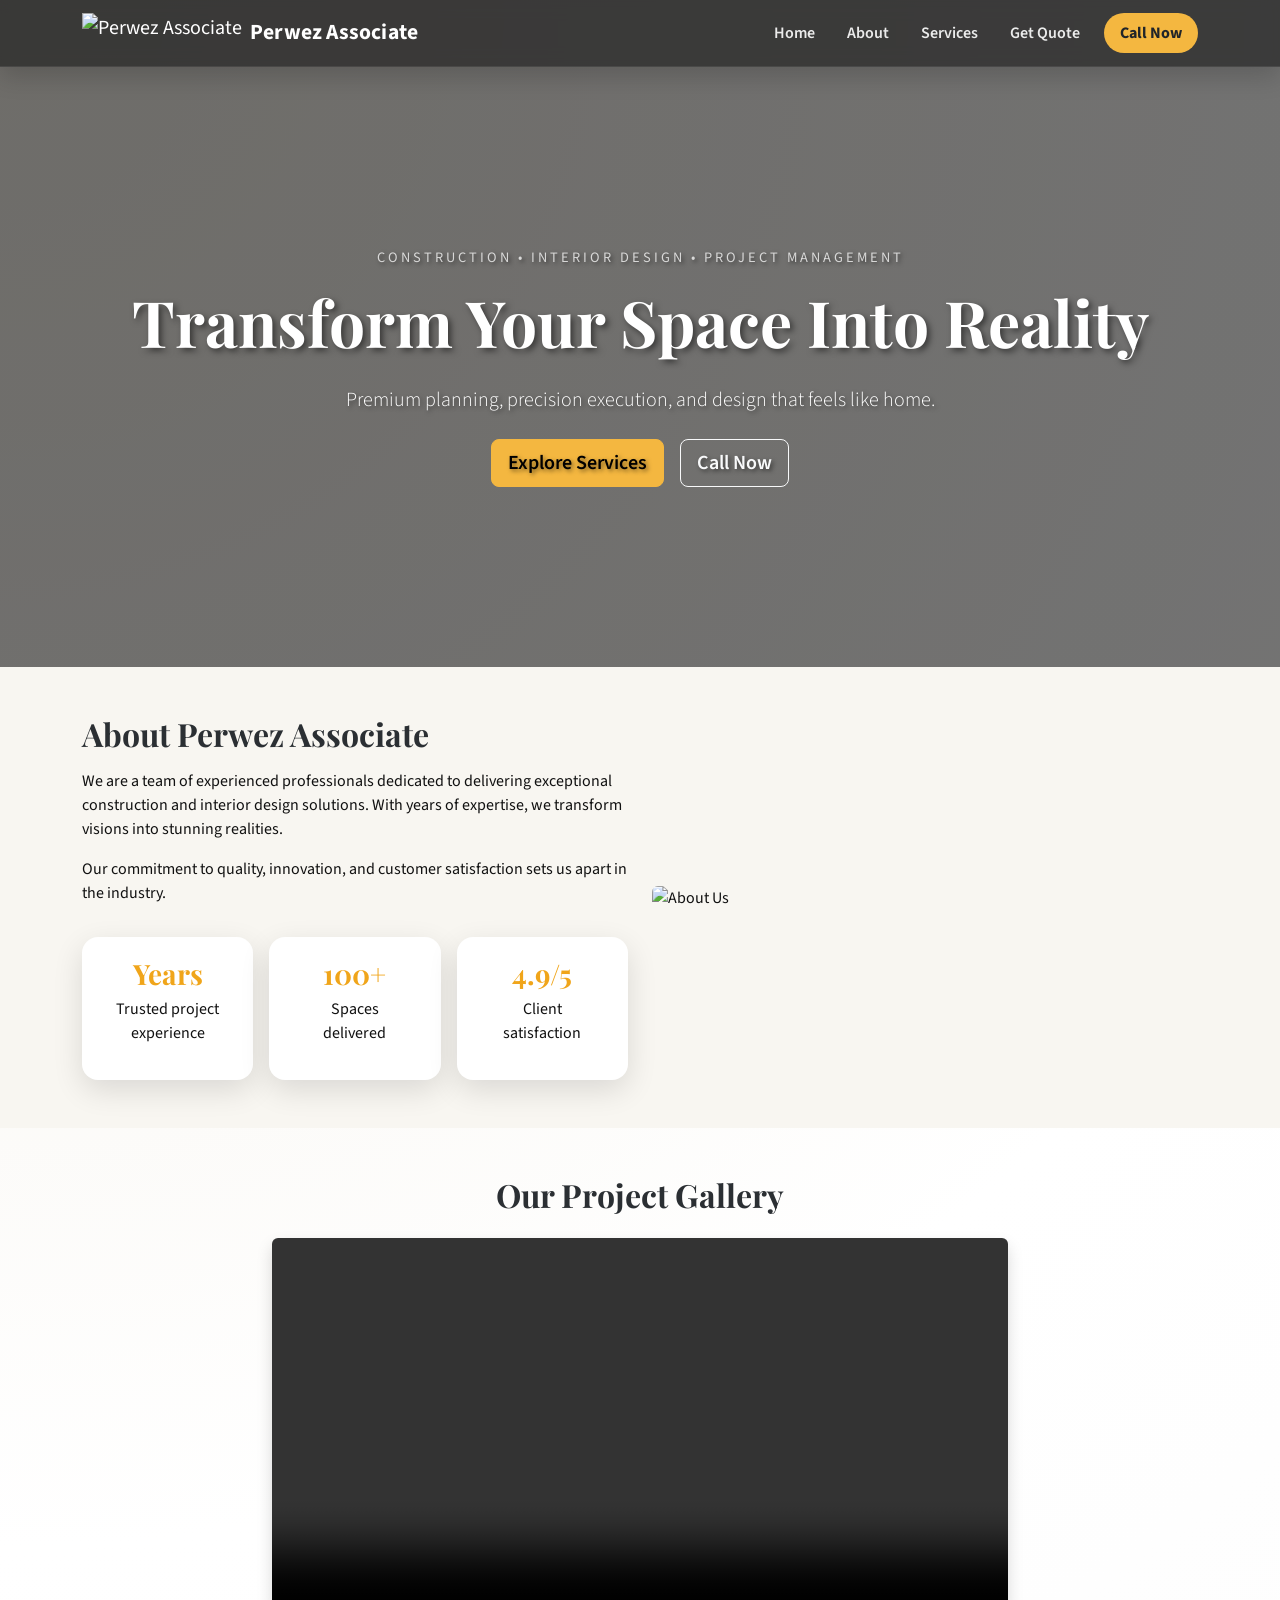
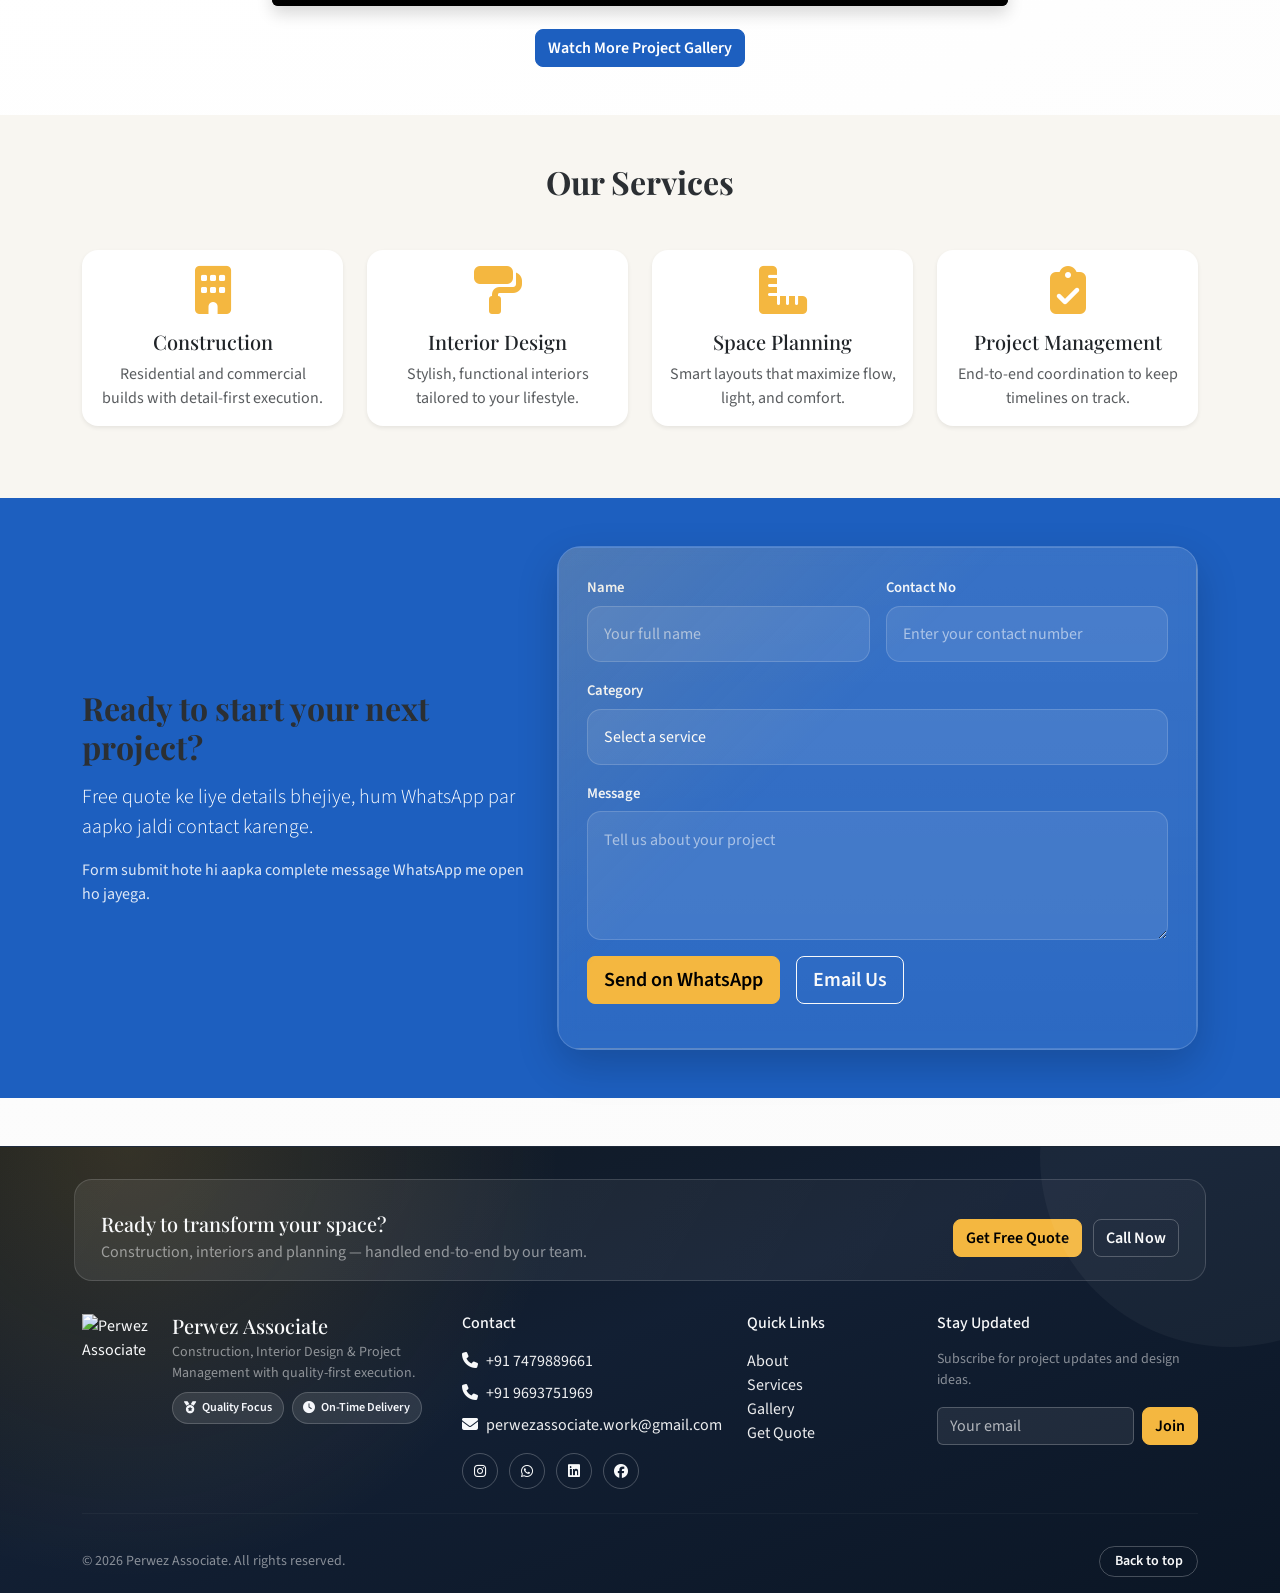
==== index.html @ 0c1dce50 "Merge pull request #1 from MdAasif06/main change design of footer section and navbar" ====
<!DOCTYPE html>
<html lang="en">
<head>
    <meta charset="UTF-8">
    <meta name="viewport" content="width=device-width, initial-scale=1.0">
    <title>Perwez Associate - Construction & Interior Design</title>

    <link rel="preconnect" href="https://fonts.googleapis.com">
    <link rel="preconnect" href="https://fonts.gstatic.com" crossorigin>
    <link href="https://fonts.googleapis.com/css2?family=Playfair+Display:wght@600;700;800&family=Source+Sans+3:wght@400;500;600;700&display=swap" rel="stylesheet">

    <link href="https://cdnjs.cloudflare.com/ajax/libs/bootstrap/5.3.0/css/bootstrap.min.css" rel="stylesheet">
    <link rel="stylesheet" href="https://cdnjs.cloudflare.com/ajax/libs/font-awesome/6.4.0/css/all.min.css">
    <link rel="icon" type="image/png" href="assets/Media/logo.png">
    <link rel="stylesheet" href="assets/css/style.css">
</head>
<body>
    <nav class="navbar navbar-expand-lg navbar-dark bg-dark sticky-top">
        <div class="container">
            <a class="navbar-brand d-flex align-items-center" href="#top">
                <img src="assets/Media/logo.png" alt="Perwez Associate" class="navbar-logo me-2">
                <span class="brand-text">Perwez Associate</span>
            </a>
            <button class="navbar-toggler" type="button" data-bs-toggle="collapse" data-bs-target="#navbarNav">
                <span class="navbar-toggler-icon"></span>
            </button>
            <div class="collapse navbar-collapse" id="navbarNav">
                <ul class="navbar-nav ms-auto">
                    <li class="nav-item"><a class="nav-link active" href="#top">Home</a></li>
                    <li class="nav-item"><a class="nav-link" href="#about">About</a></li>
                    <li class="nav-item"><a class="nav-link" href="#services">Services</a></li>
                    <li class="nav-item"><a class="nav-link" href="#quote-form">Get Quote</a></li>
                    <li class="nav-item"><a class="nav-link btn btn-warning text-dark ms-2" href="tel:+917479889661">Call Now</a></li>
                </ul>
            </div>
        </div>
    </nav>

    <main id="top">
        <section class="hero-section" style="background: linear-gradient(rgba(0,0,0,0.55), rgba(0,0,0,0.55)), url('https://images.unsplash.com/photo-1600585154340-be6161a56a0c?w=1400&h=700&fit=crop');">
            <div class="container text-center">
                <p class="hero-kicker">Construction • Interior Design • Project Management</p>
                <h1 class="display-3 fw-bold text-white mb-4">Transform Your Space Into Reality</h1>
                <p class="lead text-white mb-4">Premium planning, precision execution, and design that feels like home.</p>
                <div class="d-flex gap-3 justify-content-center flex-wrap">
                    <a href="#services" class="btn btn-warning btn-lg">Explore Services</a>
                    <a href="tel:+917479889661" class="btn btn-outline-light btn-lg">Call Now</a>
                </div>
            </div>
        </section>

        <section id="about" class="py-5 bg-light">
            <div class="container">
                <div class="row align-items-center">
                    <div class="col-md-6 mb-4 mb-md-0">
                        <h2 class="mb-3">About Perwez Associate</h2>
                        <p>We are a team of experienced professionals dedicated to delivering exceptional construction and interior design solutions. With years of expertise, we transform visions into stunning realities.</p>
                        <p>Our commitment to quality, innovation, and customer satisfaction sets us apart in the industry.</p>
                        <div class="about-highlights">
                            <div class="highlight-card">
                                <h3>Years </h3>
                                <p>Trusted project experience</p>
                            </div>
                            <div class="highlight-card">
                                <h3>100+</h3>
                                <p>Spaces <br> delivered</p>
                            </div>
                            <div class="highlight-card">
                                <h3>4.9/5</h3>
                                <p>Client <br>satisfaction</p>
                            </div>
                        </div>
                    </div>
                    <div class="col-md-6">
                        <img src="assets/Media/projectgalley/Images/5.jpg" alt="About Us" class="img-fluid rounded">
                    </div>
                </div>
            </div>
        </section>

        <section class="py-5">
            <div class="container">
                <h2 class="text-center mb-4">Our Project Gallery</h2>
                <div class="row">
                    <div class="col-md-8 mx-auto">
                        <video width="100%" height="auto" controls class="rounded shadow">
                            <source src="assets/Media/projectgalley/Videos/main.mp4" type="video/mp4">
                            Your browser does not support the video tag.
                        </video>
                        <div class="text-center mt-3">
                            <a href="gallery.html" class="btn btn-primary">Watch More Project Gallery</a>
                        </div>
                    </div>
                </div>
            </div>
        </section>

        <section id="services" class="py-5 bg-light">
            <div class="container">
                <h2 class="text-center mb-5">Our Services</h2>
                <div class="row">
                    <div class="col-md-6 col-lg-3 mb-4">
                        <div class="card service-card h-100 border-0 shadow-sm">
                            <div class="card-body text-center">
                                <i class="fas fa-building text-warning" aria-hidden="true"></i>
                                <h5 class="card-title">Construction</h5>
                                <p class="card-text text-muted">Residential and commercial builds with detail-first execution.</p>
                            </div>
                        </div>
                    </div>
                    <div class="col-md-6 col-lg-3 mb-4">
                        <div class="card service-card h-100 border-0 shadow-sm">
                            <div class="card-body text-center">
                                <i class="fas fa-paint-roller text-warning" aria-hidden="true"></i>
                                <h5 class="card-title">Interior Design</h5>
                                <p class="card-text text-muted">Stylish, functional interiors tailored to your lifestyle.</p>
                            </div>
                        </div>
                    </div>
                    <div class="col-md-6 col-lg-3 mb-4">
                        <div class="card service-card h-100 border-0 shadow-sm">
                            <div class="card-body text-center">
                                <i class="fas fa-ruler-combined text-warning" aria-hidden="true"></i>
                                <h5 class="card-title">Space Planning</h5>
                                <p class="card-text text-muted">Smart layouts that maximize flow, light, and comfort.</p>
                            </div>
                        </div>
                    </div>
                    <div class="col-md-6 col-lg-3 mb-4">
                        <div class="card service-card h-100 border-0 shadow-sm">
                            <div class="card-body text-center">
                                <i class="fas fa-clipboard-check text-warning" aria-hidden="true"></i>
                                <h5 class="card-title">Project Management</h5>
                                <p class="card-text text-muted">End-to-end coordination to keep timelines on track.</p>
                            </div>
                        </div>
                    </div>
                </div>
            </div>
        </section>

        <section id="quote-form" class="py-5 bg-primary text-white">
            <div class="container">
                <div class="row align-items-center g-4">
                    <div class="col-lg-5">
                        <h2 class="mb-3">Ready to start your next project?</h2>
                        <p class="lead mb-3">Free quote ke liye details bhejiye, hum WhatsApp par aapko jaldi contact karenge.</p>
                        <p class="mb-0 quote-note">Form submit hote hi aapka complete message WhatsApp me open ho jayega.</p>
                    </div>
                    <div class="col-lg-7">
                        <form id="whatsapp-quote-form" class="quote-form-card">
                            <div class="row g-3">
                                <div class="col-md-6">
                                    <label for="quote-name" class="form-label">Name</label>
                                    <input type="text" class="form-control" id="quote-name" name="name" placeholder="Your full name" required>
                                </div>
                                <div class="col-md-6">
                                    <label for="quote-contact" class="form-label">Contact No</label>
                                    <input type="tel" class="form-control" id="quote-contact" name="contact" placeholder="Enter your contact number" required>
                                </div>
                                <div class="col-12">
                                      <label for="quote-category" class="form-label">Category</label>
                                    <select class="form-select" id="quote-category" name="category" required>
                                        <option value="" selected disabled>Select a service</option>
                                        <option value="Construction">Construction</option>
                                        <option value="Interior Design">Interior Design</option>
                                        <option value="Space Planning">Space Planning</option>
                                        <option value="Project Management">Project Management</option>
                                    </select>
                                </div>
                                <div class="col-12">
                                    <label for="quote-message" class="form-label">Message</label>
                                    <textarea class="form-control" id="quote-message" name="message" rows="4" placeholder="Tell us about your project" required></textarea>
                                </div>
                                <div class="col-12 d-flex flex-wrap gap-3 align-items-center">
                                    <button type="submit" class="btn btn-warning btn-lg">Send on WhatsApp</button>
                                    <a href="mailto:perwezassociate.work@gmail.com" class="btn btn-outline-light btn-lg">Email Us</a>
                                </div>
                                <div class="col-12">
                                    <p id="quote-form-status" class="form-status mb-0" aria-live="polite"></p>
                                </div>
                            </div>
                        </form>
                    </div>
                </div>
            </div>
        </section>
    </main>

    <footer class="site-footer text-light mt-5 pt-5" id="contact">
        <div class="container">
            <div class="footer-cta row align-items-center g-3">
                <div class="col-lg-8">
                    <h5 class="mb-1">Ready to transform your space?</h5>
                    <p class="mb-0 text-white-50">Construction, interiors and planning — handled end-to-end by our team.</p>
                </div>
                <div class="col-lg-4 text-lg-end">
                    <a href="#quote-form" class="btn btn-warning me-2">Get Free Quote</a>
                    <a href="tel:+917479889661" class="btn btn-outline-light">Call Now</a>
                </div>
            </div>

            <div class="row g-4 mt-2">
                <div class="col-md-6 col-lg-4">
                    <div class="footer-brand d-flex align-items-start gap-3">
                        <img src="assets/Media/logo.png" alt="Perwez Associate" class="footer-logo">
                        <div>
                            <h5 class="mb-1">Perwez Associate</h5>
                            <p class="text-white-50 small mb-2">Construction, Interior Design & Project Management with quality-first execution.</p>
                            <div class="footer-pills">
                                <span class="footer-pill"><i class="fas fa-medal"></i> Quality Focus</span>
                                <span class="footer-pill"><i class="fas fa-clock"></i> On-Time Delivery</span>
                            </div>
                        </div>
                    </div>
                </div>

                <div class="col-md-6 col-lg-3">
                    <h6 class="mb-3">Contact</h6>
                    <ul class="list-unstyled footer-contact mb-3">
                        <li class="mb-2"><i class="fas fa-phone me-2"></i><a href="tel:+917479889661">+91 7479889661</a></li>
                        <li class="mb-2"><i class="fas fa-phone me-2"></i><a href="tel:+919693751969">+91 9693751969</a></li>
                        <li><i class="fas fa-envelope me-2"></i><a href="mailto:perwezassociate.work@gmail.com">perwezassociate.work@gmail.com</a></li>
                    </ul>
                    <div class="social-links">
                        <a href="https://www.instagram.com/perwez_associate/" target="_blank" rel="noreferrer" class="btn btn-sm btn-outline-light me-2"><i class="fab fa-instagram"></i></a>
                        <a href="https://whatsapp.com/channel/0029VbCXFOG8F2pEs6GHjQ1V" target="_blank" rel="noreferrer" class="btn btn-sm btn-outline-light me-2"><i class="fab fa-whatsapp"></i></a>
                        <a href="https://www.linkedin.com/company/perwez_associate" target="_blank" rel="noreferrer" class="btn btn-sm btn-outline-light me-2"><i class="fab fa-linkedin"></i></a>
                        <a href="https://www.facebook.com/perwez_associate" target="_blank" rel="noreferrer" class="btn btn-sm btn-outline-light"><i class="fab fa-facebook"></i></a>
                    </div>
                </div>

                <div class="col-md-6 col-lg-2">
                    <h6 class="mb-3">Quick Links</h6>
                    <ul class="list-unstyled footer-links">
                        <li><a href="#about">About</a></li>
                        <li><a href="#services">Services</a></li>
                        <li><a href="gallery.html">Gallery</a></li>
                        <li><a href="#quote-form">Get Quote</a></li>
                    </ul>
                </div>

                <div class="col-md-6 col-lg-3">
                    <h6 class="mb-3">Stay Updated</h6>
                    <p class="small text-white-50">Subscribe for project updates and design ideas.</p>
                    <form id="newsletter-form" class="d-flex gap-2" aria-label="Subscribe to newsletter">
                        <input id="newsletter-email" type="email" class="form-control" placeholder="Your email" required aria-label="Email address">
                        <button type="submit" class="btn btn-warning">Join</button>
                    </form>
                    <div id="newsletter-status" class="small mt-2 text-white-50" aria-live="polite"></div>
                </div>
            </div>

            <hr class="footer-separator mt-4">

            <div class="d-flex justify-content-between align-items-center flex-wrap gap-2 py-3">
                <div class="small text-white-50">&copy; 2026 Perwez Associate. All rights reserved.</div>
                <a href="#top" id="back-to-top" class="btn btn-sm btn-outline-light">Back to top</a>
            </div>
        </div>
    </footer>

    <script src="https://cdnjs.cloudflare.com/ajax/libs/bootstrap/5.3.0/js/bootstrap.bundle.min.js"></script>
    <script src="assets/js/script.js"></script>
</body>
</html>
---- assets/css/style.css ----
/* Perwez Associate - Static Site Styles */

:root {
    --ink: #111111;
    --slate: #2b2f33;
    --muted: #6c757d;
    --accent: #f4b740;
    --accent-dark: #f0a51a;
    --surface: #f8f6f1;
    --shadow: 0 10px 30px rgba(0, 0, 0, 0.12);
}

* {
    margin: 0;
    padding: 0;
    box-sizing: border-box;
}

body {
    font-family: 'Source Sans 3', sans-serif;
    color: var(--ink);
    background: radial-gradient(circle at top left, #f4f0e8 0%, #ffffff 45%, #fafafa 100%);
    transition: opacity 0.3s ease;
}

h1, h2, h3, h4, h5 {
    font-family: 'Playfair Display', serif;
}

/* Navigation */
.navbar {
    background: rgba(17, 17, 17, 0.82) !important;
    backdrop-filter: blur(8px);
    border-bottom: 1px solid rgba(255, 255, 255, 0.08);
    box-shadow: 0 10px 25px rgba(0, 0, 0, 0.16);
}

.navbar-logo {
    height: 40px;
    width: auto;
}

.brand-text {
    font-size: 1.35rem;
    font-weight: 700;
    color: #fff;
    letter-spacing: 0.2px;
}

.navbar-nav .nav-link:not(.btn) {
    margin: 0 4px;
    font-weight: 600;
    color: rgba(255, 255, 255, 0.9) !important;
    padding: 8px 12px;
    border-radius: 10px;
    position: relative;
    transition: color 0.2s ease, background-color 0.2s ease, transform 0.2s ease;
}

.navbar-nav .nav-link:not(.btn)::after {
    content: '';
    position: absolute;
    left: 12px;
    right: 12px;
    bottom: 4px;
    height: 2px;
    border-radius: 999px;
    background: var(--accent);
    transform: scaleX(0);
    transform-origin: center;
    transition: transform 0.2s ease;
}

.navbar-nav .nav-link:not(.btn):hover {
    color: #ffffff !important;
    background: rgba(255, 255, 255, 0.07);
    transform: translateY(-1px);
}

.navbar-nav .nav-link:not(.btn):hover::after {
    transform: scaleX(1);
}

.navbar-nav .nav-link.active:not(.btn) {
    color: #111 !important;
    background: linear-gradient(135deg, rgba(244, 183, 64, 0.98), rgba(240, 165, 26, 0.95));
    box-shadow: 0 8px 20px rgba(244, 183, 64, 0.25);
}

.navbar-nav .nav-link.active:not(.btn)::after {
    transform: scaleX(0);
}

.navbar-nav .nav-link:focus,
.navbar-nav .nav-link:focus-visible {
    outline: 3px solid rgba(244, 183, 64, 0.35);
    outline-offset: 2px;
}

.navbar-toggler {
    padding: 0.6rem 0.75rem;
    border-color: rgba(255, 255, 255, 0.25);
}

.navbar-nav .nav-link.btn {
    border-radius: 999px;
    padding: 8px 16px;
    font-weight: 700;
    margin-left: 8px;
}

/* Hero Section */
.hero-section {
    position: relative;
    color: white;
    text-shadow: 2px 2px 4px rgba(0,0,0,0.5);
    background-size: cover;
    background-position: center;
    min-height: 600px;
    display: flex;
    align-items: center;
}

.hero-kicker {
    text-transform: uppercase;
    letter-spacing: 3px;
    font-size: 0.9rem;
    color: rgba(255, 255, 255, 0.75);
    margin-bottom: 1rem;
}

.hero-section h1 {
    font-weight: 800;
    text-shadow: 3px 3px 6px rgba(0,0,0,0.5);
    animation: slideInDown 0.8s ease-out;
}

@keyframes slideInDown {
    from {
        opacity: 0;
        transform: translateY(-30px);
    }
    to {
        opacity: 1;
        transform: translateY(0);
    }
}

/* Enhanced hero layout */
.hero-content {
    padding: 6rem 1rem;
}

.hero-title {
    font-size: clamp(2rem, 4vw, 3.5rem);
    line-height: 1.02;
}

.hero-sub {
    max-width: 820px;
    margin-left: auto;
    margin-right: auto;
}

.hero-primary-cta {
    box-shadow: 0 8px 30px rgba(244, 183, 64, 0.18);
}

.hero-secondary-cta {
    border: 2px solid rgba(255,255,255,0.18);
}

/* About Highlights */
.about-highlights {
    display: grid;
    grid-template-columns: repeat(auto-fit, minmax(140px, 1fr));
    gap: 1rem;
    margin-top: 2rem;
}

.highlight-card {
    background: white;
    border-radius: 16px;
    padding: 1.2rem;
    box-shadow: var(--shadow);
    text-align: center;
}

.highlight-card h3 {
    color: var(--accent-dark);
    margin-bottom: 0.4rem;
}

/* Service Cards */
.service-card {
    transition: transform 0.3s ease, box-shadow 0.3s ease;
    border-radius: 16px;
}

.service-card:hover {
    transform: translateY(-6px);
    box-shadow: 0 12px 24px rgba(0,0,0,0.15) !important;
}

.service-card i {
    font-size: 3rem;
    margin-bottom: 1rem;
    transition: transform 0.3s ease;
}

.service-card:hover i {
    transform: scale(1.08);
}

/* Buttons */
.btn {
    border-radius: 8px;
    font-weight: 600;
    transition: all 0.3s ease;
}

.btn-primary {
    background-color: #1d5fbf;
    border-color: #1d5fbf;
}

.btn-primary:hover {
    background-color: #144489;
    border-color: #144489;
    transform: translateY(-2px);
    box-shadow: 0 5px 15px rgba(29,95,191,.3);
}

.btn-warning {
    background-color: var(--accent);
    border-color: var(--accent);
    color: #000;
}

.btn-warning:hover {
    background-color: var(--accent-dark);
    border-color: var(--accent-dark);
    transform: translateY(-2px);
}

/* Footer */
footer {
    margin-top: auto;
}

.footer-logo {
    height: 30px;
    width: auto;
}

.social-links a {
    display: inline-block;
    width: 40px;
    height: 40px;
    line-height: 40px;
    text-align: center;
    border-radius: 50%;
    transition: all 0.3s ease;
}

.social-links a:hover {
    background-color: var(--accent);
    color: #000 !important;
    transform: translateY(-3px);
}

/* Sections */
section {
    padding: 5rem 0;
}

section h1,
section h2,
section h3 {
    color: var(--slate);
    margin-bottom: 2rem;
    font-weight: 700;
}

/* Quote Form */
.quote-section {
    background:
        radial-gradient(circle at top left, rgba(244, 183, 64, 0.18), transparent 28%),
        radial-gradient(circle at right center, rgba(29, 95, 191, 0.18), transparent 28%),
        linear-gradient(135deg, #0f1722 0%, #12213a 48%, #0d1624 100%);
}

.quote-shell {
    background: rgba(255, 255, 255, 0.05);
    border: 1px solid rgba(255, 255, 255, 0.12);
    border-radius: 28px;
    padding: clamp(1.25rem, 3vw, 2rem);
    box-shadow: 0 24px 60px rgba(0, 0, 0, 0.24);
    backdrop-filter: blur(12px);
}

.quote-intro h2,
.quote-form-head h3 {
    color: #fff;
    margin-bottom: 0.25rem;
}

.quote-eyebrow {
    display: inline-flex;
    align-items: center;
    gap: 0.45rem;
    padding: 0.45rem 0.8rem;
    border-radius: 999px;
    background: rgba(255, 255, 255, 0.08);
    border: 1px solid rgba(255, 255, 255, 0.12);
    color: rgba(255, 255, 255, 0.88);
    font-size: 0.8rem;
    font-weight: 700;
    letter-spacing: 0.06em;
    text-transform: uppercase;
    margin-bottom: 0.9rem;
}

.quote-lead,
.quote-form-head p,
.quote-point span {
    color: rgba(255, 255, 255, 0.8);
}

.quote-points {
    display: grid;
    gap: 0.75rem;
}

.quote-point {
    display: flex;
    align-items: center;
    gap: 0.65rem;
    color: #fff;
    background: rgba(255, 255, 255, 0.05);
    border: 1px solid rgba(255, 255, 255, 0.09);
    border-radius: 14px;
    padding: 0.8rem 0.9rem;
}

.quote-point i {
    color: var(--accent);
    font-size: 1.05rem;
    flex: 0 0 auto;
}

.quote-badges {
    display: flex;
    flex-wrap: wrap;
    gap: 0.6rem;
}

.quote-badge {
    display: inline-flex;
    align-items: center;
    justify-content: center;
    padding: 0.5rem 0.85rem;
    border-radius: 999px;
    background: rgba(244, 183, 64, 0.14);
    border: 1px solid rgba(244, 183, 64, 0.24);
    color: #fff;
    font-size: 0.85rem;
    font-weight: 600;
}

.quote-section {
    background: linear-gradient(180deg, rgba(255,255,255,0.12), rgba(255,255,255,0.07));
    border: 1px solid rgba(255, 255, 255, 0.16);
    border-radius: 24px;
    padding: clamp(1.2rem, 2.5vw, 1.8rem);
    box-shadow: 0 16px 40px rgba(0, 0, 0, 0.18);
    backdrop-filter: blur(10px);
    position: relative;
    overflow: hidden;
}

.quote-form-card::before {
    content: '';
    position: absolute;
    inset: 0;
    background: linear-gradient(135deg, rgba(244, 183, 64, 0.12), transparent 40%);
    pointer-events: none;
.quote-shell {
    background: rgba(255, 255, 255, 0.05);
    border: 1px solid rgba(255, 255, 255, 0.12);
    border-radius: 28px;
    color: rgba(255, 255, 255, 0.94);
    margin-bottom: 0.4rem;
    font-size: 0.92rem;
    box-shadow: 0 24px 60px rgba(0, 0, 0, 0.24);
    backdrop-filter: blur(12px);
}

    border-radius: 14px;
    border: 1px solid rgba(255, 255, 255, 0.16);
    padding: 0.95rem 1rem;
    background: rgba(255, 255, 255, 0.09);
    color: #fff;
    transition: border-color 0.2s ease, box-shadow 0.2s ease, transform 0.2s ease;
}

.quote-form-card .form-control::placeholder {
    color: rgba(255, 255, 255, 0.55);
}

.quote-form-card .form-select option {
    color: #111;
    margin-bottom: 0.25rem;
}

.quote-eyebrow {
    display: inline-flex;
    box-shadow: 0 0 0 0.22rem rgba(244, 183, 64, 0.28);
    transform: translateY(-1px);
    gap: 0.45rem;

.quote-actions {
    padding-top: 0.35rem;
}

.quote-submit-btn,
.quote-email-btn {
    border-radius: 999px;
    padding-inline: 1.25rem;
}

.quote-submit-btn {
    box-shadow: 0 10px 24px rgba(244, 183, 64, 0.22);
}

.quote-email-btn {
    border-color: rgba(255, 255, 255, 0.22);
}

.quote-form-modern {
    min-height: 100%;
}
    padding: 0.45rem 0.8rem;
    border-radius: 999px;
    background: rgba(255, 255, 255, 0.08);
    border: 1px solid rgba(255, 255, 255, 0.12);
    color: rgba(255, 255, 255, 0.88);
    font-size: 0.8rem;
    font-weight: 700;
    letter-spacing: 0.06em;
    text-transform: uppercase;
    margin-bottom: 0.9rem;
}

.quote-lead,
.quote-form-head p,
.quote-point span {
    color: rgba(255, 255, 255, 0.8);
}

.quote-points {
    display: grid;
    gap: 0.75rem;
}

.quote-point {
    display: flex;
    align-items: center;
    gap: 0.65rem;
    color: #fff;
    background: rgba(255, 255, 255, 0.05);
    border: 1px solid rgba(255, 255, 255, 0.09);
    border-radius: 14px;
    padding: 0.8rem 0.9rem;
}

.quote-point i {
    color: var(--accent);
    font-size: 1.05rem;
    flex: 0 0 auto;
}

.quote-badges {
    display: flex;
    flex-wrap: wrap;
    gap: 0.6rem;
}

.quote-badge {
    display: inline-flex;
    align-items: center;
    justify-content: center;
    padding: 0.5rem 0.85rem;
    border-radius: 999px;
    background: rgba(244, 183, 64, 0.14);
    border: 1px solid rgba(244, 183, 64, 0.24);
    color: #fff;
    font-size: 0.85rem;
    font-weight: 600;
}

.quote-form-card {
    background: linear-gradient(180deg, rgba(255,255,255,0.12), rgba(255,255,255,0.07));
    border: 1px solid rgba(255, 255, 255, 0.16);
    border-radius: 24px;
    padding: clamp(1.2rem, 2.5vw, 1.8rem);
    box-shadow: 0 16px 40px rgba(0, 0, 0, 0.18);
    backdrop-filter: blur(10px);
    position: relative;
    overflow: hidden;
}

.quote-form-card::before {
    content: '';
    position: absolute;
    inset: 0;
    background: linear-gradient(135deg, rgba(244, 183, 64, 0.12), transparent 40%);
    pointer-events: none;
}

.quote-form-card .form-label {
    font-weight: 600;
    color: rgba(255, 255, 255, 0.94);
    margin-bottom: 0.4rem;
    font-size: 0.92rem;
}

.quote-form-card .form-control,
.quote-form-card .form-select {
    border-radius: 14px;
    border: 1px solid rgba(255, 255, 255, 0.16);
    padding: 0.95rem 1rem;
    background: rgba(255, 255, 255, 0.09);
    color: #fff;
    transition: border-color 0.2s ease, box-shadow 0.2s ease, transform 0.2s ease;
}

.quote-form-card .form-control::placeholder {
    color: rgba(255, 255, 255, 0.55);
}

.quote-form-card .form-select option {
    color: #111;
}

.quote-form-card .form-control:focus,
.quote-form-card .form-select:focus {
    border-color: var(--accent);
    box-shadow: 0 0 0 0.22rem rgba(244, 183, 64, 0.28);
    transform: translateY(-1px);
}

.quote-actions {
    padding-top: 0.35rem;
}

.quote-submit-btn,
.quote-email-btn {
    border-radius: 999px;
    padding-inline: 1.25rem;
}

.quote-submit-btn {
    box-shadow: 0 10px 24px rgba(244, 183, 64, 0.22);
}

.quote-email-btn {
    border-color: rgba(255, 255, 255, 0.22);
}

.quote-form-modern {
    min-height: 100%;
}

.invalid-feedback {
    color: #ffd6d6;
    background: rgba(255, 0, 0, 0.04);
    padding: 0.45rem 0.75rem;
    border-radius: 8px;
    font-size: 0.95rem;
}

.quote-note,
.form-status {
    color: rgba(255, 255, 255, 0.85);
}

@media (max-width: 768px) {
    .quote-shell {
        padding: 1rem;
        border-radius: 22px;
    }

    .quote-points {
        margin-bottom: 1rem;
    }

    .quote-actions {
        gap: 0.75rem !important;
    }

    .quote-submit-btn,
    .quote-email-btn {
        width: 100%;
    }
}

@media (max-width: 768px) {
    .quote-shell {
        padding: 1rem;
        border-radius: 22px;
    }

    .quote-points {
        margin-bottom: 1rem;
    }

    .quote-actions {
        gap: 0.75rem !important;
    }

    .quote-submit-btn,
    .quote-email-btn {
        width: 100%;
    }
}

/* Video Section */
video {
    box-shadow: var(--shadow);
}

.gallery-hero {
    background:
        linear-gradient(135deg, rgba(17, 17, 17, 0.82), rgba(29, 95, 191, 0.78)),
        radial-gradient(circle at top right, rgba(244, 183, 64, 0.25), transparent 35%);
    color: #fff;
}

.gallery-hero h1,
.gallery-hero p {
    color: #fff;
}

.gallery-masonry {
    column-count: 3;
    column-gap: 1.5rem;
}

/* Lightbox / Modal */
.lightbox-overlay {
    position: fixed;
    inset: 0;
    background: rgba(0,0,0,0.85);
    display: flex;
    align-items: center;
    justify-content: center;
    z-index: 2000;
    padding: 2rem;
}

.lightbox-content {
    max-width: 1100px;
    width: 100%;
    max-height: 90vh;
    overflow: hidden;
    border-radius: 12px;
    background: #000;
    display: grid;
    grid-template-rows: 1fr auto;
}

.lightbox-media {
    width: 100%;
    height: 100%;
    object-fit: contain;
    background: #000;
}

.lightbox-controls {
    display: flex;
    justify-content: space-between;
    align-items: center;
    padding: 0.5rem 0.75rem;
    gap: 1rem;
}

.lightbox-btn {
    background: transparent;
    border: 0;
    color: #fff;
    font-size: 1.05rem;
    padding: 0.5rem;
    cursor: pointer;
}

.lightbox-title {
    color: #fff;
    font-weight: 700;
}

.gallery-item {
    break-inside: avoid;
    margin-bottom: 1.5rem;
    background: #fff;
    border-radius: 20px;
    overflow: hidden;
    box-shadow: var(--shadow);
    animation: fadeIn 0.6s ease-out;
}

.gallery-item img,
.gallery-item video {
    width: 100%;
    display: block;
}

.gallery-item video {
    box-shadow: none;
}

.gallery-caption {
    padding: 1rem 1.1rem;
}

.gallery-caption h3 {
    font-size: 1.15rem;
    margin-bottom: 0.45rem;
}

.gallery-caption p {
    margin-bottom: 0;
    color: var(--muted);
}

.gallery-social {
    border-top: 1px solid rgba(17, 17, 17, 0.08);
    padding: 0.9rem 1.1rem 1.1rem;
}

.gallery-social-actions {
    display: flex;
    align-items: center;
    gap: 0.5rem;
    margin-bottom: 0.7rem;
}

.gallery-action-btn {
    border: 0;
    background: transparent;
    color: var(--slate);
    width: 2.5rem;
    height: 2.5rem;
    border-radius: 999px;
    display: inline-flex;
    align-items: center;
    justify-content: center;
    transition: background-color 0.25s ease, color 0.25s ease, transform 0.25s ease;
}

.gallery-action-btn:hover {
    background: rgba(29, 95, 191, 0.1);
    color: #1d5fbf;
    transform: translateY(-1px);
}

.gallery-action-btn.is-supported {
    color: #d6336c;
}

.gallery-action-btn.is-supported i {
    font-weight: 900;
}

.gallery-social-meta {
    display: grid;
    gap: 0.35rem;
}

.gallery-support-count {
    font-weight: 700;
    color: var(--slate);
}

.gallery-share-status {
    font-size: 0.9rem;
    color: var(--muted);
    min-height: 1.2rem;
}

/* Responsive */
@media (max-width: 768px) {
    .hero-section h1 {
        font-size: 2.2rem;
    }

    .navbar-logo {
        height: 30px;
    }

    section {
        padding: 3rem 0;
    }

    .gallery-masonry {
        column-count: 1;
    }
}

@media (min-width: 769px) and (max-width: 991px) {
    .gallery-masonry {
        column-count: 2;
    }
}

/* Animations */
@keyframes fadeIn {
    from {
        opacity: 0;
    }
    to {
        opacity: 1;
    }
}

.card {
    animation: fadeIn 0.5s ease-out;
}

/* Utilities */
.text-warning {
    color: var(--accent) !important;
}

.bg-primary {
    background-color: #1d5fbf !important;
}

.bg-light {
    background-color: var(--surface) !important;
}

/* Footer improvements */
.site-footer {
    background:
        radial-gradient(circle at 10% 0%, rgba(244, 183, 64, 0.16), transparent 35%),
        linear-gradient(160deg, #101820 0%, #121f33 45%, #0b1625 100%);
    border-top: 1px solid rgba(255,255,255,0.06);
    position: relative;
    overflow: hidden;
}

.site-footer::before {
    content: '';
    position: absolute;
    width: 380px;
    height: 380px;
    border-radius: 50%;
    top: -180px;
    right: -140px;
    background: rgba(255, 255, 255, 0.04);
    pointer-events: none;
}

.footer-cta {
    background: linear-gradient(120deg, rgba(255,255,255,0.08), rgba(255,255,255,0.03));
    border: 1px solid rgba(255, 255, 255, 0.14);
    border-radius: 18px;
    padding: 1rem 1.1rem;
    margin-bottom: 0.6rem;
}

.footer-separator {
    border-color: rgba(255, 255, 255, 0.15);
}

.site-footer .footer-logo {
    height: 48px;
    width: auto;
}

.site-footer .footer-brand h5 {
    margin-bottom: 0.25rem;
}

.footer-pills {
    display: flex;
    flex-wrap: wrap;
    gap: 0.5rem;
}

.footer-pill {
    display: inline-flex;
    align-items: center;
    gap: 0.4rem;
    font-size: 0.76rem;
    font-weight: 600;
    color: #f6f8fc;
    background: rgba(255,255,255,0.1);
    border: 1px solid rgba(255,255,255,0.18);
    border-radius: 999px;
    padding: 0.35rem 0.65rem;
}

.site-footer .footer-contact a,
.site-footer .footer-links a {
    color: rgba(255,255,255,0.92);
    text-decoration: none;
    transition: color 0.2s ease, transform 0.2s ease;
}

.site-footer .footer-contact a:hover,
.site-footer .footer-links a:hover {
    color: var(--accent);
    transform: translateX(2px);
}

.site-footer .btn-outline-light {
    border-color: rgba(255,255,255,0.24);
}

.site-footer .social-links .btn {
    border-radius: 999px;
    width: 36px;
    height: 36px;
    display: inline-flex;
    align-items: center;
    justify-content: center;
    padding: 0;
}

.site-footer .social-links .btn:hover {
    background: var(--accent);
    color: #111;
    border-color: var(--accent);
}

.site-footer .form-control {
    background: rgba(255,255,255,0.08);
    border: 1px solid rgba(255,255,255,0.22);
    color: #fff;
}

.site-footer .form-control::placeholder {
    color: rgba(255,255,255,0.65);
}

.site-footer .form-control:focus {
    border-color: rgba(244, 183, 64, 0.9);
    box-shadow: 0 0 0 0.2rem rgba(244, 183, 64, 0.2);
}

#back-to-top {
    border-radius: 999px;
    padding-inline: 0.9rem;
}

@media (max-width: 576px) {
    .site-footer .footer-logo { height: 36px; }
    .footer-cta {
        padding: 0.85rem;
    }
}
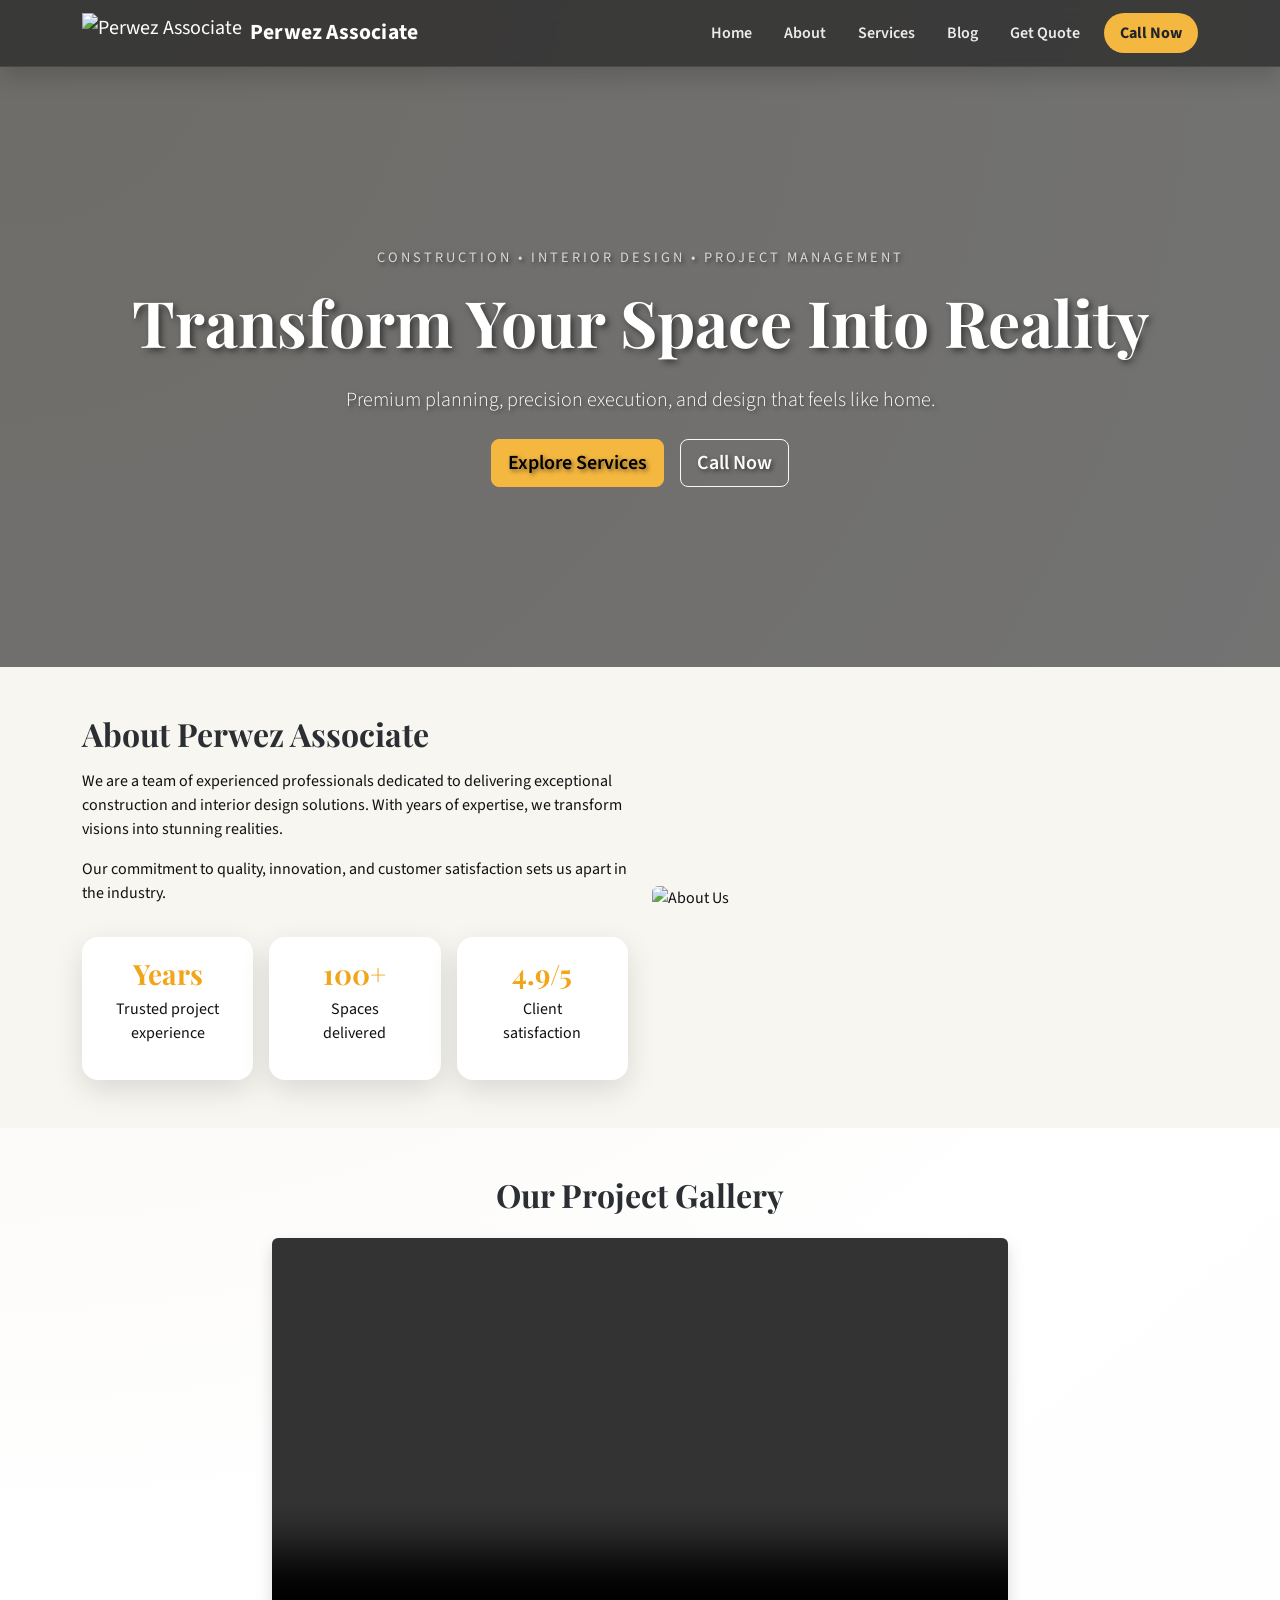
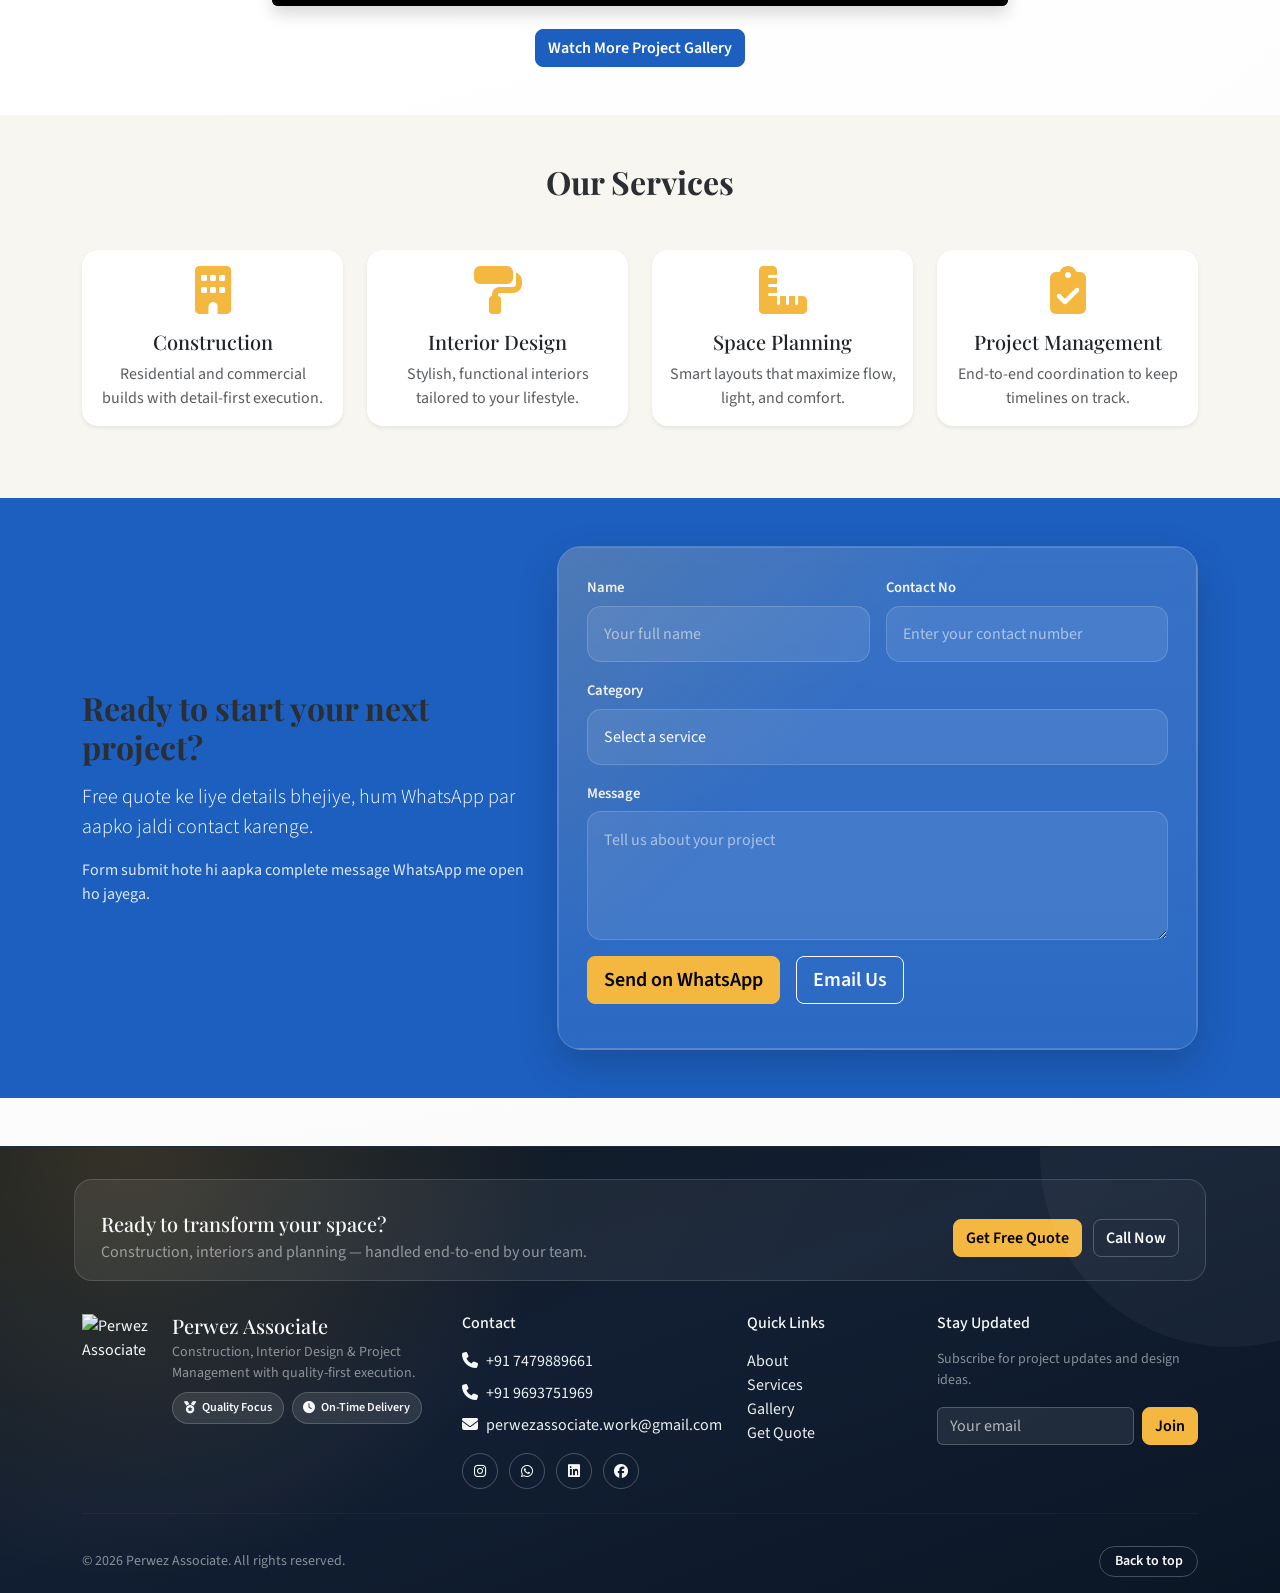
==== commit 8639ba29: "blog page added" ====
--- a/index.html
+++ b/index.html
@@ -29,6 +29,9 @@
                     <li class="nav-item"><a class="nav-link active" href="#top">Home</a></li>
                     <li class="nav-item"><a class="nav-link" href="#about">About</a></li>
                     <li class="nav-item"><a class="nav-link" href="#services">Services</a></li>
+                    <li class="nav-item">
+    <a class="nav-link" href="blog.html">Blog</a>
+</li>
                     <li class="nav-item"><a class="nav-link" href="#quote-form">Get Quote</a></li>
                     <li class="nav-item"><a class="nav-link btn btn-warning text-dark ms-2" href="tel:+917479889661">Call Now</a></li>
                 </ul>
@@ -225,7 +228,7 @@
                     <div class="social-links">
                         <a href="https://www.instagram.com/perwez_associate/" target="_blank" rel="noreferrer" class="btn btn-sm btn-outline-light me-2"><i class="fab fa-instagram"></i></a>
                         <a href="https://whatsapp.com/channel/0029VbCXFOG8F2pEs6GHjQ1V" target="_blank" rel="noreferrer" class="btn btn-sm btn-outline-light me-2"><i class="fab fa-whatsapp"></i></a>
-                        <a href="https://www.linkedin.com/company/perwez_associate" target="_blank" rel="noreferrer" class="btn btn-sm btn-outline-light me-2"><i class="fab fa-linkedin"></i></a>
+                        <a href="https://in.linkedin.com/in/perwez-associate-6a2733401" target="_blank" rel="noreferrer" class="btn btn-sm btn-outline-light me-2"><i class="fab fa-linkedin"></i></a>
                         <a href="https://www.facebook.com/perwez_associate" target="_blank" rel="noreferrer" class="btn btn-sm btn-outline-light"><i class="fab fa-facebook"></i></a>
                     </div>
                 </div>
--- a/assets/css/style.css
+++ b/assets/css/style.css
@@ -25,6 +25,7 @@
 
 h1, h2, h3, h4, h5 {
     font-family: 'Playfair Display', serif;
+    color: whitesmoke;
 }
 
 /* Navigation */
@@ -632,19 +633,329 @@
 
 .gallery-hero {
     background:
-        linear-gradient(135deg, rgba(17, 17, 17, 0.82), rgba(29, 95, 191, 0.78)),
-        radial-gradient(circle at top right, rgba(244, 183, 64, 0.25), transparent 35%);
+        linear-gradient(135deg, rgba(17, 17, 17, 0.85), rgba(29, 95, 191, 0.80)),
+        radial-gradient(circle at top right, rgba(244, 183, 64, 0.3), transparent 35%),
+        radial-gradient(circle at bottom left, rgba(29, 95, 191, 0.15), transparent 40%);
     color: #fff;
+    position: relative;
+    overflow: hidden;
+}
+
+.gallery-hero::before {
+    content: '';
+    position: absolute;
+    inset: 0;
+    background: radial-gradient(circle at 50% 50%, rgba(255, 255, 255, 0.03), transparent 70%);
+    pointer-events: none;
 }
 
 .gallery-hero h1,
 .gallery-hero p {
     color: #fff;
+    position: relative;
+    z-index: 2;
+}
+
+.gallery-section {
+    position: relative;
+    background: #ffffff;
 }
 
 .gallery-masonry {
-    column-count: 3;
-    column-gap: 1.5rem;
+    display: grid;
+    grid-template-columns: repeat(12, 1fr);
+    gap: 2rem;
+    margin-bottom: 2rem;
+}
+
+.geometric-gallery {
+    display: grid;
+    grid-template-columns: repeat(12, 1fr);
+    gap: 1.8rem;
+    background: transparent;
+    padding: 2rem 1rem;
+}
+
+/* Frame Base Styles - Pinterest Minimal */
+.gallery-frame {
+    position: relative;
+    background: #f9f9f9;
+    border: none;
+    box-shadow: 
+        0 0 60px rgba(244, 183, 64, 0.08),
+        0 15px 35px rgba(0, 0, 0, 0.1),
+        inset 0 1px 1px rgba(255, 255, 255, 0.9);
+    overflow: hidden;
+    animation: frameReveal 0.8s cubic-bezier(0.34, 1.56, 0.64, 1) both;
+}
+
+.gallery-frame:nth-child(1) { animation-delay: 0.1s; }
+.gallery-frame:nth-child(2) { animation-delay: 0.2s; }
+.gallery-frame:nth-child(3) { animation-delay: 0.3s; }
+.gallery-frame:nth-child(4) { animation-delay: 0.4s; }
+.gallery-frame:nth-child(5) { animation-delay: 0.5s; }
+.gallery-frame:nth-child(6) { animation-delay: 0.6s; }
+.gallery-frame:nth-child(7) { animation-delay: 0.7s; }
+.gallery-frame:nth-child(8) { animation-delay: 0.8s; }
+.gallery-frame:nth-child(9) { animation-delay: 0.9s; }
+.gallery-frame:nth-child(10) { animation-delay: 1s; }
+.gallery-frame:nth-child(11) { animation-delay: 1.1s; }
+.gallery-frame:nth-child(12) { animation-delay: 1.2s; }
+
+@keyframes frameReveal {
+    from {
+        opacity: 0;
+        transform: translateY(50px) scale(0.92);
+    }
+    to {
+        opacity: 1;
+        transform: translateY(0) scale(1);
+    }
+}
+
+.frame-wrapper {
+    position: relative;
+    width: 100%;
+    height: 100%;
+    overflow: hidden;
+    display: flex;
+    align-items: center;
+    justify-content: center;
+    background: #f5f5f5;
+}
+
+.frame-wrapper::before {
+    content: '';
+    position: absolute;
+    inset: 0;
+    background: radial-gradient(circle at 30% 30%, rgba(255, 255, 255, 0.2), transparent 50%);
+    pointer-events: none;
+    z-index: 1;
+}
+
+.frame-wrapper img,
+.frame-wrapper video {
+    width: 100%;
+    height: 100%;
+    object-fit: cover;
+    transition: transform 0.6s cubic-bezier(0.34, 1.56, 0.64, 1), filter 0.6s ease;
+    display: block;
+    position: relative;
+    z-index: 0;
+}
+
+.gallery-frame:hover .frame-wrapper img,
+.gallery-frame:hover .frame-wrapper video {
+    transform: scale(1.08);
+    filter: brightness(1.05);
+}
+
+/* Circle Frame */
+.frame-circle {
+    grid-column: span 4;
+    grid-row: span 1;
+    aspect-ratio: 1;
+    border-radius: 50%;
+}
+
+/* Large Square - Magazine Style */
+.frame-large-square {
+    grid-column: span 5;
+    grid-row: span 2;
+    aspect-ratio: 1;
+    border-radius: 40px;
+}
+
+/* Tall Rounded Frames */
+.frame-tall-rounded-1 {
+    grid-column: span 3;
+    grid-row: span 2;
+    aspect-ratio: 2 / 3;
+    border-radius: 35px;
+}
+
+.frame-tall-rounded-2 {
+    grid-column: span 4;
+    grid-row: span 2;
+    aspect-ratio: 2 / 3;
+    border-radius: 35px;
+}
+
+/* Circle Large */
+.frame-circle-large {
+    grid-column: span 3;
+    grid-row: span 2;
+    aspect-ratio: 1;
+    border-radius: 35px;
+}
+
+/* Middle Stack */
+.frame-mid-stack-1 {
+    grid-column: span 4;
+    grid-row: span 2;
+    aspect-ratio: 3 / 4;
+    border-radius: 30px;
+}
+
+/* Square Rounded */
+.frame-square-rounded {
+    grid-column: span 5;
+    grid-row: span 2;
+    aspect-ratio: 1;
+    border-radius: 40px;
+}
+
+/* Wide Panoramic */
+.frame-wide-panoramic {
+    grid-column: span 8;
+    grid-row: span 1;
+    aspect-ratio: 16 / 8;
+    border-radius: 35px;
+}
+
+/* Square Small */
+.frame-square-sm-1 {
+    grid-column: span 4;
+    grid-row: span 1;
+    aspect-ratio: 1;
+    border-radius: 30px;
+}
+
+/* Wide Item */
+.frame-wide-item {
+    grid-column: span 7;
+    grid-row: span 1;
+    aspect-ratio: 16 / 7;
+    border-radius: 35px;
+}
+
+/* Compact Items */
+.frame-compact-1 {
+    grid-column: span 5;
+    grid-row: span 1;
+    aspect-ratio: 16 / 8;
+    border-radius: 30px;
+}
+
+.frame-compact-2 {
+    grid-column: span 4;
+    grid-row: span 1;
+    aspect-ratio: 1;
+    border-radius: 30px;
+}
+
+.frame-compact-3 {
+    grid-column: span 4;
+    grid-row: span 1;
+    aspect-ratio: 1;
+    border-radius: 30px;
+}
+
+.frame-final-wide {
+    grid-column: span 4;
+    grid-row: span 1;
+    aspect-ratio: 16 / 8;
+    border-radius: 30px;
+}
+
+.gallery-frame .gallery-caption {
+    display: none;
+}
+
+/* Lift & Scale Animation - Pinterest Style */
+.gallery-frame {
+    transition: transform 0.4s cubic-bezier(0.34, 1.56, 0.64, 1), 
+                box-shadow 0.4s ease,
+                filter 0.4s ease;
+}
+
+.gallery-frame:hover {
+    transform: translateY(-10px);
+    box-shadow: 
+        0 0 80px rgba(244, 183, 64, 0.1),
+        0 25px 50px rgba(0, 0, 0, 0.12),
+        inset 0 1px 2px rgba(255, 255, 255, 0.95),
+        inset 0 -1px 3px rgba(0, 0, 0, 0.05);
+    filter: brightness(1.02);
+}
+
+/* Responsive */
+@media (max-width: 991px) {
+    .geometric-gallery {
+        grid-template-columns: repeat(8, 1fr);
+        gap: 1.5rem;
+        padding: 1.8rem 0.8rem;
+    }
+
+    .frame-large-square { grid-column: span 4; grid-row: span 1; aspect-ratio: 1; }
+    .frame-tall-rounded-1 { grid-column: span 2; grid-row: span 1; aspect-ratio: 1; }
+    .frame-tall-rounded-2 { grid-column: span 2; grid-row: span 1; aspect-ratio: 1; }
+    .frame-circle-large { grid-column: span 2; grid-row: span 1; aspect-ratio: 1; border-radius: 35px; }
+    .frame-mid-stack-1 { grid-column: span 3; grid-row: span 1; aspect-ratio: 1; }
+    .frame-square-rounded { grid-column: span 3; grid-row: span 1; aspect-ratio: 1; }
+    .frame-wide-panoramic { grid-column: span 6; aspect-ratio: 16 / 9; }
+    .frame-square-sm-1 { grid-column: span 2; aspect-ratio: 1; }
+    .frame-wide-item { grid-column: span 5; aspect-ratio: 16 / 7; }
+    .frame-compact-1 { grid-column: span 3; aspect-ratio: 16 / 9; }
+    .frame-compact-2 { grid-column: span 2; aspect-ratio: 1; }
+    .frame-compact-3 { grid-column: span 2; aspect-ratio: 1; }
+    .frame-final-wide { grid-column: span 2; aspect-ratio: 1; }
+
+    .gallery-frame:hover {
+        transform: translateY(-8px);
+    }
+}
+
+@media (max-width: 768px) {
+    .geometric-gallery {
+        grid-template-columns: repeat(6, 1fr);
+        gap: 1.2rem;
+        padding: 1.5rem 0.8rem;
+    }
+
+    .frame-large-square { grid-column: span 3; grid-row: span 1; aspect-ratio: 1; }
+    .frame-tall-rounded-1 { grid-column: span 3; grid-row: span 1; aspect-ratio: 3 / 4; }
+    .frame-tall-rounded-2 { grid-column: span 3; grid-row: span 1; aspect-ratio: 3 / 4; }
+    .frame-circle-large { grid-column: span 2; grid-row: span 1; aspect-ratio: 1; }
+    .frame-mid-stack-1 { grid-column: span 2; grid-row: span 1; aspect-ratio: 1; }
+    .frame-square-rounded { grid-column: span 2; grid-row: span 1; aspect-ratio: 1; }
+    .frame-wide-panoramic { grid-column: span 6; aspect-ratio: 4 / 2; }
+    .frame-square-sm-1 { grid-column: span 3; aspect-ratio: 1; }
+    .frame-wide-item { grid-column: span 4; aspect-ratio: 16 / 7; }
+    .frame-compact-1 { grid-column: span 2; aspect-ratio: 1; }
+    .frame-compact-2 { grid-column: span 2; aspect-ratio: 1; }
+    .frame-compact-3 { grid-column: span 2; aspect-ratio: 1; }
+    .frame-final-wide { grid-column: span 3; aspect-ratio: 16 / 8; }
+
+    .gallery-frame:hover {
+        transform: translateY(-8px);
+    }
+}
+
+@media (max-width: 576px) {
+    .geometric-gallery {
+        grid-template-columns: repeat(4, 1fr);
+        gap: 0.9rem;
+        padding: 1.2rem 0.6rem;
+    }
+
+    .frame-large-square { grid-column: span 2; grid-row: span 1; aspect-ratio: 1; }
+    .frame-tall-rounded-1 { grid-column: span 2; grid-row: span 1; aspect-ratio: 1; }
+    .frame-tall-rounded-2 { grid-column: span 2; grid-row: span 1; aspect-ratio: 1; }
+    .frame-circle-large { grid-column: span 2; grid-row: span 1; aspect-ratio: 1; }
+    .frame-mid-stack-1 { grid-column: span 2; grid-row: span 1; aspect-ratio: 1; }
+    .frame-square-rounded { grid-column: span 2; grid-row: span 1; aspect-ratio: 1; }
+    .frame-wide-panoramic { grid-column: span 4; aspect-ratio: 4 / 2; }
+    .frame-square-sm-1 { grid-column: span 2; aspect-ratio: 1; }
+    .frame-wide-item { grid-column: span 2; aspect-ratio: 1; }
+    .frame-compact-1 { grid-column: span 2; aspect-ratio: 1; }
+    .frame-compact-2 { grid-column: span 2; aspect-ratio: 1; }
+    .frame-compact-3 { grid-column: span 2; aspect-ratio: 1; }
+    .frame-final-wide { grid-column: span 2; aspect-ratio: 1; }
+
+    .gallery-frame:hover {
+        transform: translateY(-6px);
+    }
 }
 
 /* Lightbox / Modal */
@@ -699,25 +1010,7 @@
     font-weight: 700;
 }
 
-.gallery-item {
-    break-inside: avoid;
-    margin-bottom: 1.5rem;
-    background: #fff;
-    border-radius: 20px;
-    overflow: hidden;
-    box-shadow: var(--shadow);
-    animation: fadeIn 0.6s ease-out;
-}
-
-.gallery-item img,
-.gallery-item video {
-    width: 100%;
-    display: block;
-}
-
-.gallery-item video {
-    box-shadow: none;
-}
+
 
 .gallery-caption {
     padding: 1rem 1.1rem;
@@ -801,16 +1094,9 @@
     section {
         padding: 3rem 0;
     }
-
-    .gallery-masonry {
-        column-count: 1;
-    }
 }
 
 @media (min-width: 769px) and (max-width: 991px) {
-    .gallery-masonry {
-        column-count: 2;
-    }
 }
 
 /* Animations */
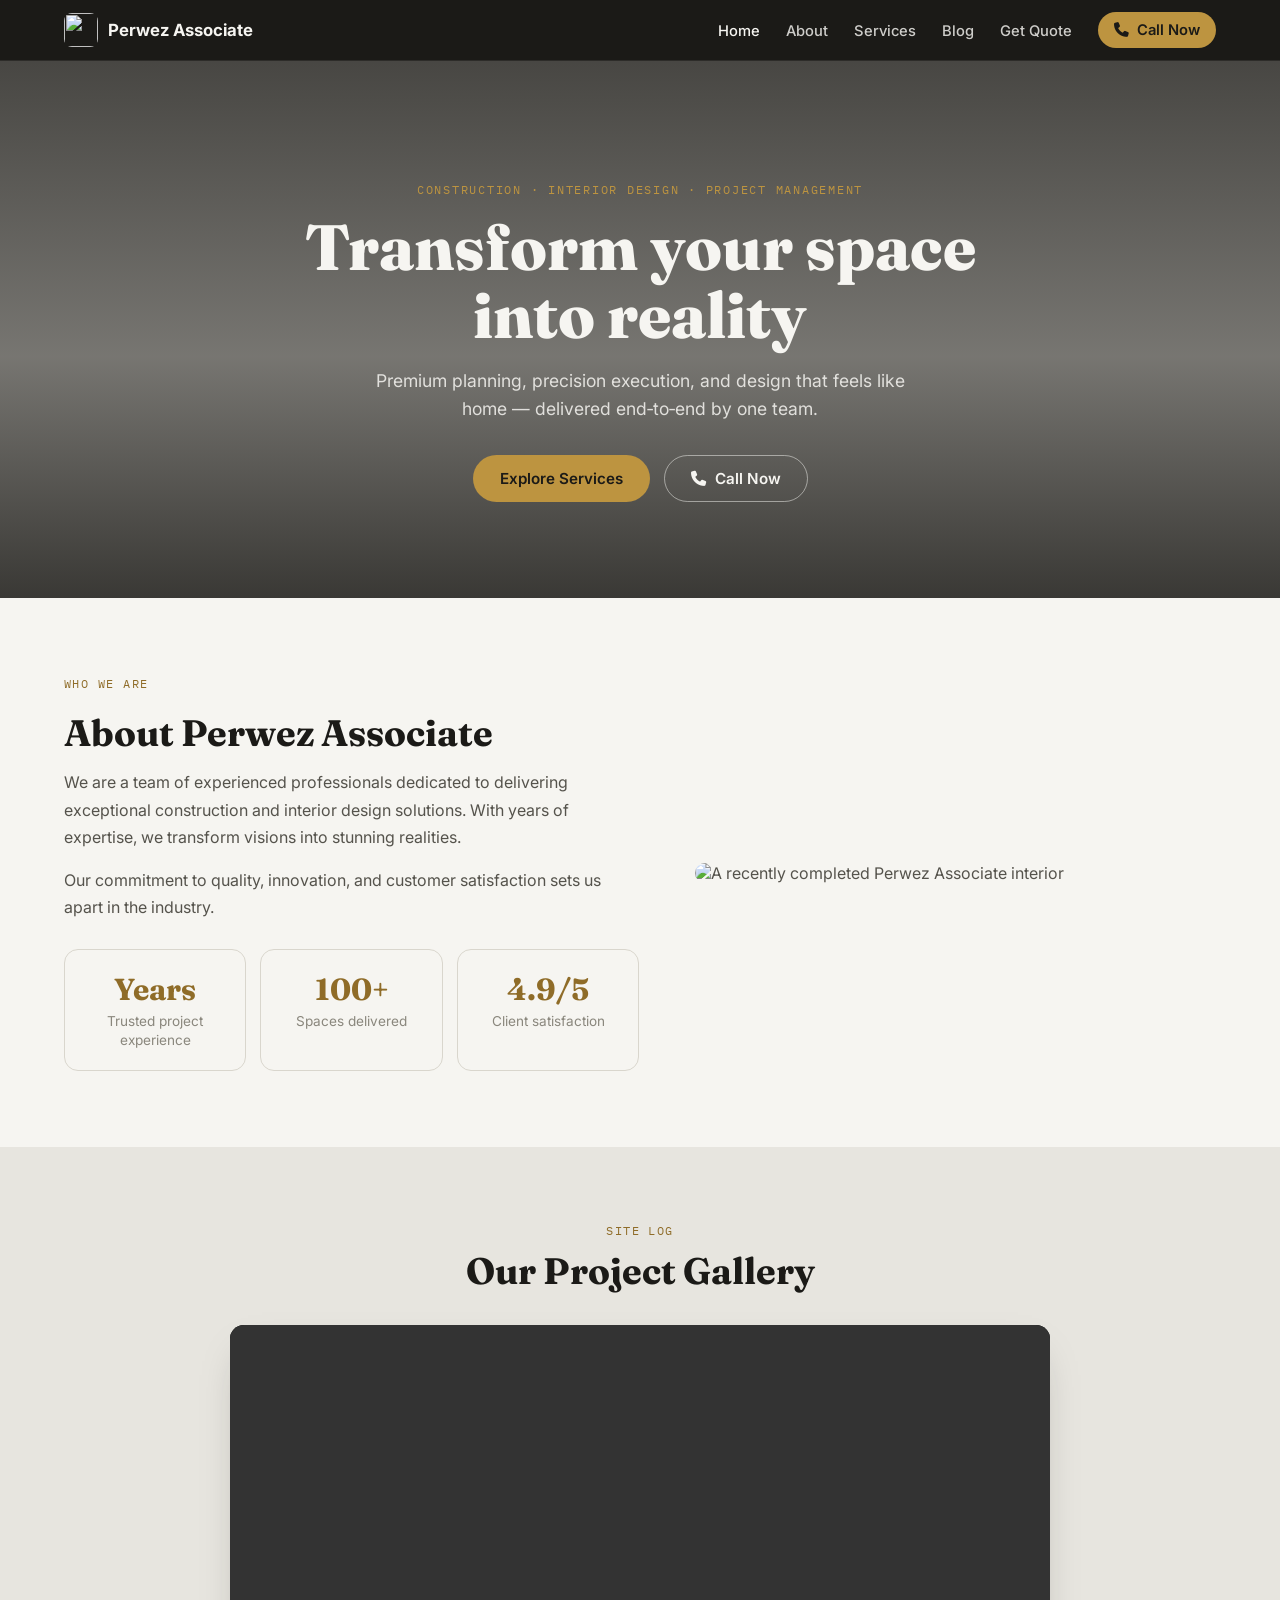
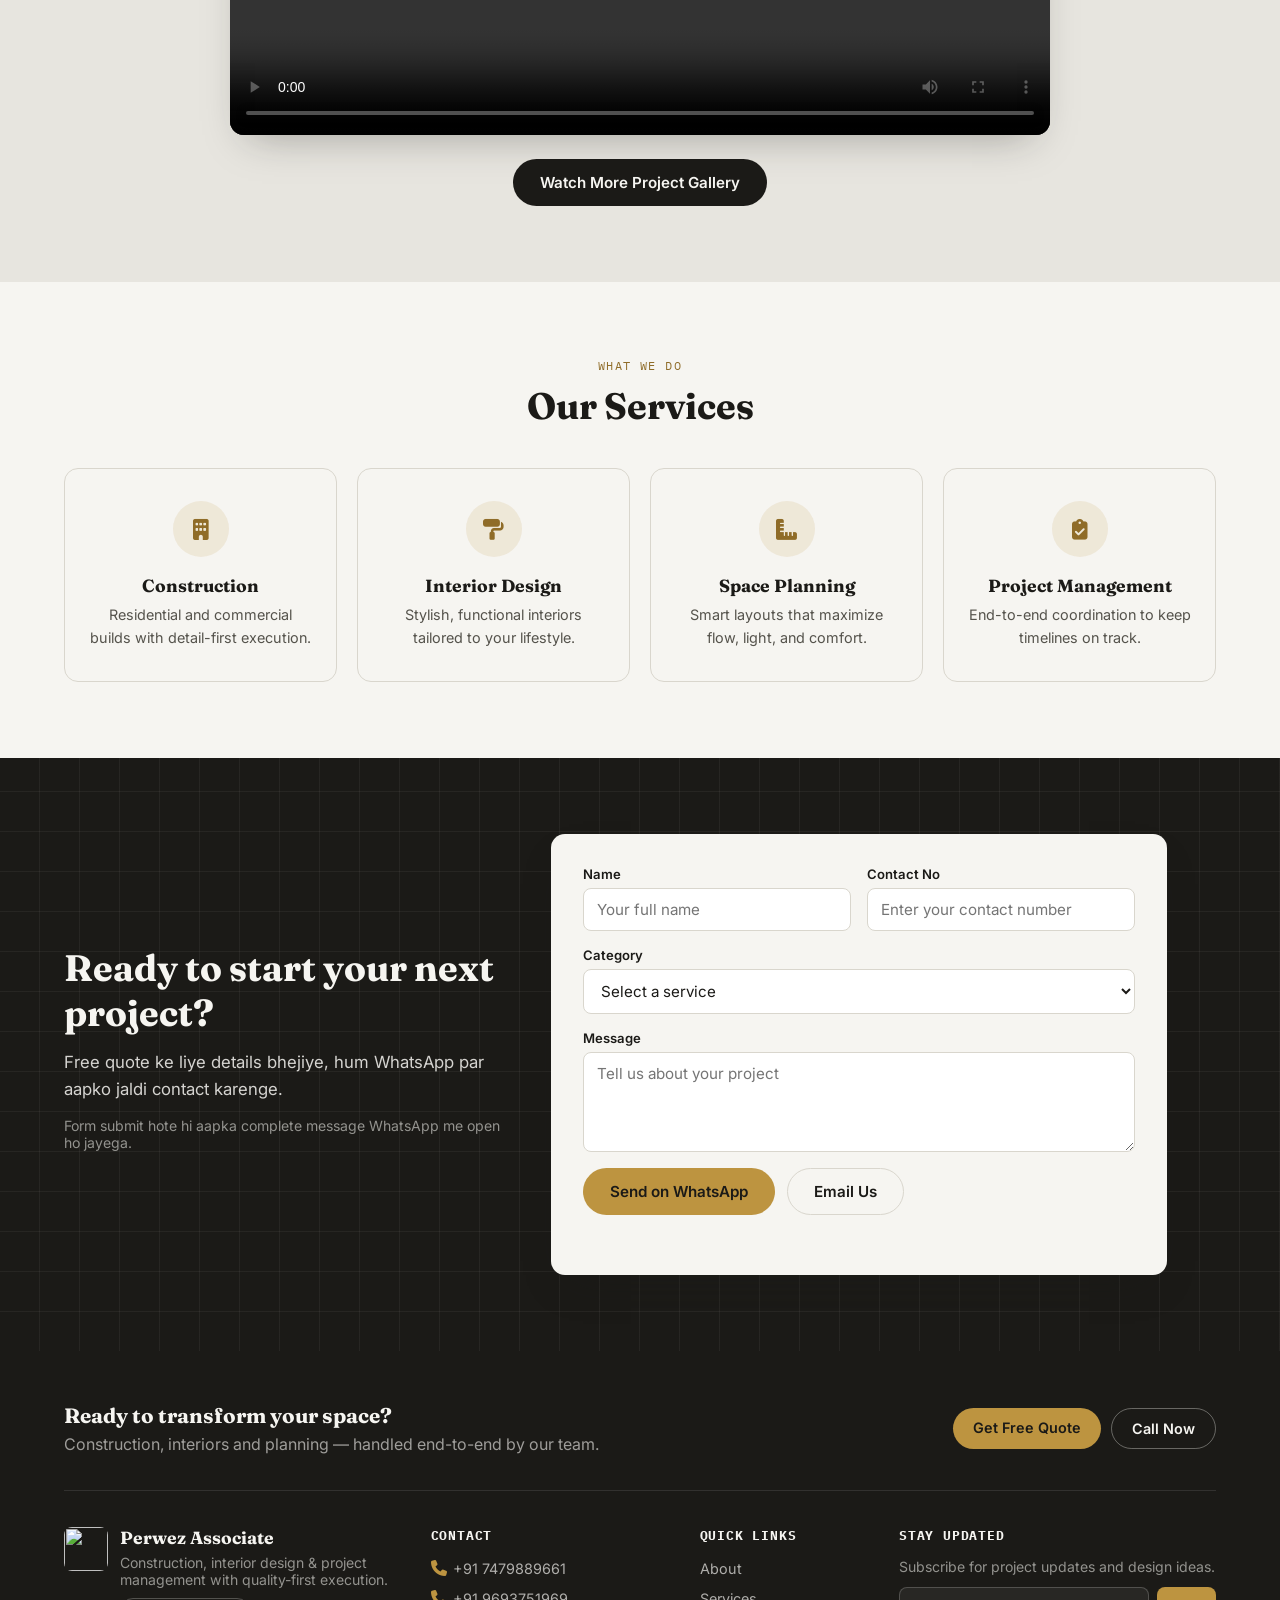
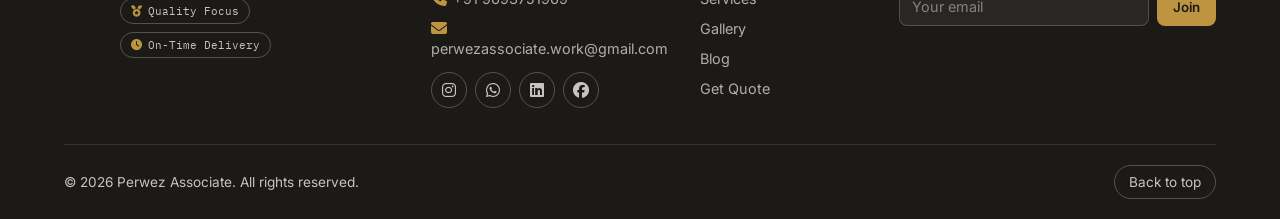
==== commit 396774a2: "change ui esign of home page" ====
--- a/index.html
+++ b/index.html
@@ -1,269 +1,495 @@
 <!DOCTYPE html>
 <html lang="en">
 <head>
-    <meta charset="UTF-8">
-    <meta name="viewport" content="width=device-width, initial-scale=1.0">
-    <title>Perwez Associate - Construction & Interior Design</title>
-
-    <link rel="preconnect" href="https://fonts.googleapis.com">
-    <link rel="preconnect" href="https://fonts.gstatic.com" crossorigin>
-    <link href="https://fonts.googleapis.com/css2?family=Playfair+Display:wght@600;700;800&family=Source+Sans+3:wght@400;500;600;700&display=swap" rel="stylesheet">
-
-    <link href="https://cdnjs.cloudflare.com/ajax/libs/bootstrap/5.3.0/css/bootstrap.min.css" rel="stylesheet">
-    <link rel="stylesheet" href="https://cdnjs.cloudflare.com/ajax/libs/font-awesome/6.4.0/css/all.min.css">
-    <link rel="icon" type="image/png" href="assets/Media/logo.png">
-    <link rel="stylesheet" href="assets/css/style.css">
+<meta charset="UTF-8">
+<meta name="viewport" content="width=device-width, initial-scale=1.0">
+<title>Perwez Associate — Construction & Interior Design</title>
+<meta name="description" content="Perwez Associate delivers construction, interior design, space planning and project management with quality-first execution.">
+
+<link rel="preconnect" href="https://fonts.googleapis.com">
+<link rel="preconnect" href="https://fonts.gstatic.com" crossorigin>
+<link href="https://fonts.googleapis.com/css2?family=Fraunces:opsz,wght@9..144,600;9..144,700;9..144,900&family=Inter:wght@400;500;600;700&family=IBM+Plex+Mono:wght@500;600&display=swap" rel="stylesheet">
+<link rel="stylesheet" href="https://cdnjs.cloudflare.com/ajax/libs/font-awesome/6.4.0/css/all.min.css">
+<link rel="icon" type="image/png" href="assets/Media/logo.png">
+
+<style>
+  /* ================= Design tokens — shared with gallery.html ================= */
+  :root{
+    --ink:        #1b1a17;
+    --ink-soft:   #2a2823;
+    --concrete:   #e7e5df;
+    --concrete-2: #d9d6cd;
+    --paper:      #f6f5f1;
+    --slate:      #55534c;
+    --slate-soft: #8a877d;
+    --brass:      #bd9440;
+    --brass-deep: #8f6c28;
+    --line:       rgba(27,26,23,0.12);
+    --radius:     14px;
+    --shadow:     0 18px 40px -18px rgba(27,26,23,0.35);
+
+    --font-display: "Fraunces", ui-serif, Georgia, serif;
+    --font-body:    "Inter", ui-sans-serif, system-ui, sans-serif;
+    --font-mono:    "IBM Plex Mono", ui-monospace, monospace;
+  }
+
+  *,*::before,*::after{ box-sizing:border-box; }
+  html{ scroll-behavior:smooth; }
+  @media (prefers-reduced-motion: reduce){
+    html{ scroll-behavior:auto; }
+    *,*::before,*::after{ animation-duration:0.001ms !important; transition-duration:0.001ms !important; }
+  }
+  body{
+    margin:0;
+    font-family:var(--font-body);
+    color:var(--slate);
+    background:var(--concrete);
+    -webkit-font-smoothing:antialiased;
+  }
+  a{ color:inherit; text-decoration:none; }
+  img,video{ display:block; max-width:100%; }
+  button{ font-family:inherit; }
+  :focus-visible{ outline:2px solid var(--brass-deep); outline-offset:3px; }
+  .container{ max-width:1200px; margin-inline:auto; padding-inline:24px; }
+  section{ scroll-margin-top:76px; }
+  h1,h2,h3{ font-family:var(--font-display); color:var(--ink); }
+
+  /* ================= Nav ================= */
+  .site-nav{ position:sticky; top:0; z-index:40; background:var(--ink); border-bottom:1px solid rgba(255,255,255,0.08); }
+  .site-nav .container{ display:flex; align-items:center; justify-content:space-between; gap:16px; padding-block:12px; }
+  .brand{ display:flex; align-items:center; gap:10px; color:var(--paper); font-weight:700; }
+  .brand img{ height:34px; width:34px; border-radius:8px; object-fit:cover; }
+  .brand span{ font-size:1.05rem; }
+  .nav-links{ display:flex; align-items:center; gap:26px; list-style:none; margin:0; padding:0; }
+  .nav-links a{ color:rgba(246,245,241,0.82); font-size:0.92rem; font-weight:500; transition:color .15s ease; }
+  .nav-links a:hover, .nav-links a.active{ color:var(--paper); }
+  .nav-call{ display:inline-flex; align-items:center; gap:8px; background:var(--brass); color:var(--ink) !important; padding:9px 16px; border-radius:999px; font-weight:600 !important; }
+  .nav-call:hover{ background:#cba553; }
+  .nav-toggle{ display:none; background:none; border:1px solid rgba(255,255,255,0.25); color:var(--paper); border-radius:8px; width:40px; height:40px; align-items:center; justify-content:center; font-size:1.1rem; }
+  @media (max-width:860px){
+    .nav-links{ position:absolute; top:100%; left:0; right:0; flex-direction:column; align-items:flex-start; gap:4px; background:var(--ink); padding:8px 24px 18px; border-bottom:1px solid rgba(255,255,255,0.08); display:none; }
+    .nav-links.open{ display:flex; }
+    .nav-links li{ width:100%; }
+    .nav-links a{ display:block; padding:10px 0; }
+    .nav-call{ display:inline-flex; margin-top:6px; }
+    .nav-toggle{ display:inline-flex; }
+  }
+
+  /* ================= Hero ================= */
+  .hero-section{
+    position:relative;
+    padding-block:120px 96px;
+    background-size:cover;
+    background-position:center;
+    isolation:isolate;
+  }
+  .hero-section::before{
+    content:"";
+    position:absolute; inset:0;
+    background:linear-gradient(180deg, rgba(27,26,23,0.78), rgba(27,26,23,0.55) 55%, rgba(27,26,23,0.85));
+    z-index:-1;
+  }
+  .hero-kicker{ font-family:var(--font-mono); font-size:0.78rem; letter-spacing:0.14em; text-transform:uppercase; color:var(--brass); margin:0 0 16px; text-align:center; }
+  .hero-title{ font-weight:800; font-size:clamp(2.4rem, 5.5vw, 4rem); line-height:1.06; color:var(--paper); margin:0 auto 18px; max-width:16ch; text-align:center; }
+  .hero-lead{ font-size:1.1rem; line-height:1.6; color:rgba(246,245,241,0.85); max-width:52ch; margin:0 auto 32px; text-align:center; }
+  .hero-actions{ display:flex; gap:14px; justify-content:center; flex-wrap:wrap; }
+  .btn{ display:inline-flex; align-items:center; gap:9px; padding:13px 26px; border-radius:999px; font-weight:600; font-size:0.95rem; border:1px solid transparent; cursor:pointer; transition:transform .15s ease, background .15s ease, border-color .15s ease; }
+  .btn-brass{ background:var(--brass); color:var(--ink); }
+  .btn-brass:hover{ background:#cba553; transform:translateY(-1px); }
+  .btn-outline-light{ border-color:rgba(246,245,241,0.5); color:var(--paper); }
+  .btn-outline-light:hover{ border-color:var(--paper); }
+  .btn-ink{ background:var(--ink); color:var(--paper); }
+  .btn-ink:hover{ background:var(--ink-soft); }
+
+  /* ================= Section shell ================= */
+  .section{ padding-block:76px; }
+  .section-alt{ background:var(--paper); }
+  .section-title{ font-size:clamp(1.7rem,3.2vw,2.3rem); font-weight:700; margin:0 0 14px; }
+  .section-kicker{ font-family:var(--font-mono); font-size:0.75rem; letter-spacing:0.12em; text-transform:uppercase; color:var(--brass-deep); margin:0 0 10px; }
+  .center{ text-align:center; }
+
+  /* ================= About ================= */
+  .about-grid{ display:grid; grid-template-columns:1.05fr 0.95fr; gap:56px; align-items:center; }
+  .about-grid p{ line-height:1.7; margin:0 0 16px; }
+  .highlight-row{ display:flex; gap:14px; margin-top:28px; flex-wrap:wrap; }
+  .highlight-card{ flex:1 1 140px; background:var(--paper); border:1px solid var(--concrete-2); border-radius:var(--radius); padding:20px 16px; text-align:center; }
+  .highlight-card h3{ font-size:1.9rem; margin:0 0 4px; color:var(--brass-deep); }
+  .highlight-card p{ font-size:0.85rem; margin:0; color:var(--slate-soft); line-height:1.4; }
+  .about-image{ border-radius:var(--radius); overflow:hidden; box-shadow:var(--shadow); }
+  .about-image img{ width:100%; height:100%; object-fit:cover; }
+
+  @media (max-width:900px){
+    .about-grid{ grid-template-columns:1fr; gap:36px; }
+    .about-image{ order:-1; }
+  }
+
+  /* ================= Gallery preview ================= */
+  .gallery-preview{ max-width:820px; margin-inline:auto; text-align:center; }
+  .gallery-preview video{ width:100%; border-radius:var(--radius); box-shadow:var(--shadow); background:#000; }
+
+  /* ================= Services ================= */
+  .service-grid{ display:grid; grid-template-columns:repeat(4,1fr); gap:20px; }
+  .service-card{ background:var(--paper); border:1px solid var(--concrete-2); border-radius:var(--radius); padding:32px 22px; text-align:center; transition:transform .18s ease, box-shadow .18s ease; }
+  .service-card:hover{ transform:translateY(-4px); box-shadow:var(--shadow); }
+  .service-icon{ width:56px; height:56px; margin:0 auto 18px; border-radius:50%; background:rgba(189,148,64,0.14); display:flex; align-items:center; justify-content:center; font-size:1.3rem; color:var(--brass-deep); }
+  .service-card h3{ font-size:1.1rem; margin:0 0 8px; }
+  .service-card p{ font-size:0.9rem; line-height:1.55; margin:0; color:var(--slate); }
+  @media (max-width:900px){ .service-grid{ grid-template-columns:1fr 1fr; } }
+  @media (max-width:560px){ .service-grid{ grid-template-columns:1fr; } }
+
+  /* ================= Quote ================= */
+  .quote-section{
+    background:
+      repeating-linear-gradient(0deg, transparent, transparent 39px, rgba(246,245,241,0.05) 39px, rgba(246,245,241,0.05) 40px),
+      repeating-linear-gradient(90deg, transparent, transparent 39px, rgba(246,245,241,0.05) 39px, rgba(246,245,241,0.05) 40px),
+      var(--ink);
+    color:rgba(246,245,241,0.85);
+  }
+  .quote-grid{ display:grid; grid-template-columns:0.9fr 1.1fr; gap:48px; align-items:center; }
+  .quote-copy h2{ color:var(--paper); }
+  .quote-copy .lead{ font-size:1.05rem; line-height:1.6; margin:0 0 14px; }
+  .quote-note{ font-size:0.88rem; color:rgba(246,245,241,0.55); }
+  .quote-card{ background:var(--paper); border-radius:var(--radius); padding:32px; box-shadow:var(--shadow); }
+  .form-row{ display:grid; grid-template-columns:1fr 1fr; gap:16px; margin-bottom:16px; }
+  .form-group{ display:flex; flex-direction:column; gap:6px; }
+  .form-group.full{ grid-column:1 / -1; }
+  label{ font-size:0.82rem; font-weight:600; color:var(--ink); }
+  input, select, textarea{
+    font-family:inherit; font-size:0.95rem; padding:11px 13px;
+    border:1px solid var(--concrete-2); border-radius:8px; background:#fff; color:var(--ink);
+  }
+  input:focus, select:focus, textarea:focus{ border-color:var(--brass); }
+  textarea{ resize:vertical; min-height:100px; }
+  .quote-actions{ display:flex; gap:12px; flex-wrap:wrap; align-items:center; margin-top:6px; }
+  .form-status{ font-size:0.86rem; margin:12px 0 0; color:var(--brass-deep); min-height:1.2em; }
+  @media (max-width:900px){ .quote-grid{ grid-template-columns:1fr; } }
+  @media (max-width:560px){ .form-row{ grid-template-columns:1fr; } }
+
+  /* ================= Footer (shared with gallery.html) ================= */
+  .site-footer{ background:var(--ink); color:rgba(246,245,241,0.78); padding-block:52px 0; }
+  .footer-cta{ display:flex; align-items:center; justify-content:space-between; flex-wrap:wrap; gap:20px; padding-bottom:36px; border-bottom:1px solid rgba(255,255,255,0.1); margin-bottom:36px; }
+  .footer-cta h5{ color:var(--paper); font-family:var(--font-display); font-size:1.3rem; margin:0 0 6px; }
+  .footer-cta p{ margin:0; color:rgba(246,245,241,0.6); }
+  .footer-cta-actions{ display:flex; gap:10px; flex-wrap:wrap; }
+  .btn-ghost{ border:1px solid rgba(246,245,241,0.35); color:var(--paper); padding:11px 20px; border-radius:999px; font-weight:600; font-size:0.9rem; }
+  .btn-ghost:hover{ border-color:var(--paper); }
+  .footer-grid{ display:grid; grid-template-columns:1.6fr 1fr 0.8fr 1fr; gap:32px; padding-bottom:36px; }
+  .footer-brand{ display:flex; gap:12px; }
+  .footer-brand img{ width:44px; height:44px; border-radius:8px; object-fit:cover; }
+  .footer-brand h5{ color:var(--paper); margin:0 0 6px; font-family:var(--font-display); font-size:1.1rem; }
+  .footer-brand p{ font-size:0.88rem; color:rgba(246,245,241,0.55); margin:0 0 10px; }
+  .footer-pills{ display:flex; gap:8px; flex-wrap:wrap; }
+  .footer-pill{ font-family:var(--font-mono); font-size:0.7rem; border:1px solid rgba(246,245,241,0.25); padding:5px 10px; border-radius:999px; display:inline-flex; align-items:center; gap:6px; }
+  .footer-pill i{ color:var(--brass); }
+  .site-footer h6{ color:var(--paper); font-size:0.82rem; letter-spacing:0.06em; text-transform:uppercase; font-family:var(--font-mono); margin:0 0 14px; }
+  .footer-list{ list-style:none; margin:0; padding:0; }
+  .footer-list li{ margin-bottom:10px; }
+  .footer-list a{ color:rgba(246,245,241,0.68); font-size:0.9rem; }
+  .footer-list a:hover{ color:var(--paper); }
+  .footer-list i{ margin-right:8px; color:var(--brass); width:14px; }
+  .social-links{ display:flex; gap:8px; margin-top:14px; }
+  .social-links a{ width:36px; height:36px; border-radius:50%; border:1px solid rgba(246,245,241,0.25); display:flex; align-items:center; justify-content:center; transition:border-color .15s ease, background .15s ease; }
+  .social-links a:hover{ border-color:var(--brass); background:rgba(189,148,64,0.12); }
+  .newsletter-form{ display:flex; gap:8px; }
+  .newsletter-form input{ flex:1; min-width:0; background:rgba(246,245,241,0.06); border:1px solid rgba(246,245,241,0.2); border-radius:8px; padding:10px 12px; color:var(--paper); font-size:0.9rem; }
+  .newsletter-form input::placeholder{ color:rgba(246,245,241,0.45); }
+  .newsletter-form button{ background:var(--brass); color:var(--ink); border:none; border-radius:8px; padding:0 16px; font-weight:600; cursor:pointer; }
+  .newsletter-form button:hover{ background:#cba553; }
+  .newsletter-status{ font-size:0.82rem; margin-top:10px; min-height:1em; }
+  .footer-bottom{ border-top:1px solid rgba(255,255,255,0.1); padding-block:20px; display:flex; justify-content:space-between; align-items:center; flex-wrap:wrap; gap:10px; font-size:0.85rem; }
+  .footer-bottom a{ border:1px solid rgba(246,245,241,0.25); padding:8px 14px; border-radius:999px; }
+  .footer-bottom a:hover{ border-color:var(--brass); }
+  @media (max-width:900px){ .footer-grid{ grid-template-columns:1fr 1fr; } }
+  @media (max-width:560px){ .footer-grid{ grid-template-columns:1fr; } .footer-cta{ flex-direction:column; align-items:flex-start; } }
+</style>
 </head>
 <body>
-    <nav class="navbar navbar-expand-lg navbar-dark bg-dark sticky-top">
-        <div class="container">
-            <a class="navbar-brand d-flex align-items-center" href="#top">
-                <img src="assets/Media/logo.png" alt="Perwez Associate" class="navbar-logo me-2">
-                <span class="brand-text">Perwez Associate</span>
-            </a>
-            <button class="navbar-toggler" type="button" data-bs-toggle="collapse" data-bs-target="#navbarNav">
-                <span class="navbar-toggler-icon"></span>
-            </button>
-            <div class="collapse navbar-collapse" id="navbarNav">
-                <ul class="navbar-nav ms-auto">
-                    <li class="nav-item"><a class="nav-link active" href="#top">Home</a></li>
-                    <li class="nav-item"><a class="nav-link" href="#about">About</a></li>
-                    <li class="nav-item"><a class="nav-link" href="#services">Services</a></li>
-                    <li class="nav-item">
-    <a class="nav-link" href="blog.html">Blog</a>
-</li>
-                    <li class="nav-item"><a class="nav-link" href="#quote-form">Get Quote</a></li>
-                    <li class="nav-item"><a class="nav-link btn btn-warning text-dark ms-2" href="tel:+917479889661">Call Now</a></li>
-                </ul>
+
+<nav class="site-nav">
+  <div class="container">
+    <a class="brand" href="#top">
+      <img src="assets/Media/logo.png" alt="">
+      <span>Perwez Associate</span>
+    </a>
+    <button class="nav-toggle" id="navToggle" aria-expanded="false" aria-controls="navLinks" aria-label="Toggle navigation">
+      <i class="fas fa-bars"></i>
+    </button>
+    <ul class="nav-links" id="navLinks">
+      <li><a href="#top" class="active">Home</a></li>
+      <li><a href="#about">About</a></li>
+      <li><a href="#services">Services</a></li>
+      <li><a href="blog.html">Blog</a></li>
+      <li><a href="#quote-form">Get Quote</a></li>
+      <li><a class="nav-call" href="tel:+917479889661"><i class="fas fa-phone"></i>Call Now</a></li>
+    </ul>
+  </div>
+</nav>
+
+<main id="top">
+
+  <section class="hero-section" style="background-image:url('https://images.unsplash.com/photo-1600585154340-be6161a56a0c?w=1400&h=900&fit=crop');">
+    <div class="container">
+      <p class="hero-kicker">Construction · Interior Design · Project Management</p>
+      <h1 class="hero-title">Transform your space into reality</h1>
+      <p class="hero-lead">Premium planning, precision execution, and design that feels like home — delivered end‑to‑end by one team.</p>
+      <div class="hero-actions">
+        <a href="#services" class="btn btn-brass">Explore Services</a>
+        <a href="tel:+917479889661" class="btn btn-outline-light"><i class="fas fa-phone"></i>Call Now</a>
+      </div>
+    </div>
+  </section>
+
+  <section id="about" class="section section-alt">
+    <div class="container about-grid">
+      <div>
+        <p class="section-kicker">Who we are</p>
+        <h2 class="section-title">About Perwez Associate</h2>
+        <p>We are a team of experienced professionals dedicated to delivering exceptional construction and interior design solutions. With years of expertise, we transform visions into stunning realities.</p>
+        <p>Our commitment to quality, innovation, and customer satisfaction sets us apart in the industry.</p>
+        <div class="highlight-row">
+          <div class="highlight-card">
+            <h3>Years</h3>
+            <p>Trusted project experience</p>
+          </div>
+          <div class="highlight-card">
+            <h3>100+</h3>
+            <p>Spaces delivered</p>
+          </div>
+          <div class="highlight-card">
+            <h3>4.9/5</h3>
+            <p>Client satisfaction</p>
+          </div>
+        </div>
+      </div>
+      <div class="about-image">
+        <img src="assets/Media/projectgalley/Images/5.jpg" alt="A recently completed Perwez Associate interior">
+      </div>
+    </div>
+  </section>
+
+  <section class="section">
+    <div class="container">
+      <p class="section-kicker center">Site log</p>
+      <h2 class="section-title center">Our Project Gallery</h2>
+      <div class="gallery-preview" style="margin-top:32px;">
+        <video controls>
+          <source src="assets/Media/projectgalley/Videos/main.mp4" type="video/mp4">
+          Your browser does not support the video tag.
+        </video>
+        <div style="margin-top:24px;">
+          <a href="gallery.html" class="btn btn-ink">Watch More Project Gallery</a>
+        </div>
+      </div>
+    </div>
+  </section>
+
+  <section id="services" class="section section-alt">
+    <div class="container">
+      <p class="section-kicker center">What we do</p>
+      <h2 class="section-title center" style="margin-bottom:40px;">Our Services</h2>
+      <div class="service-grid">
+        <div class="service-card">
+          <div class="service-icon"><i class="fas fa-building"></i></div>
+          <h3>Construction</h3>
+          <p>Residential and commercial builds with detail-first execution.</p>
+        </div>
+        <div class="service-card">
+          <div class="service-icon"><i class="fas fa-paint-roller"></i></div>
+          <h3>Interior Design</h3>
+          <p>Stylish, functional interiors tailored to your lifestyle.</p>
+        </div>
+        <div class="service-card">
+          <div class="service-icon"><i class="fas fa-ruler-combined"></i></div>
+          <h3>Space Planning</h3>
+          <p>Smart layouts that maximize flow, light, and comfort.</p>
+        </div>
+        <div class="service-card">
+          <div class="service-icon"><i class="fas fa-clipboard-check"></i></div>
+          <h3>Project Management</h3>
+          <p>End-to-end coordination to keep timelines on track.</p>
+        </div>
+      </div>
+    </div>
+  </section>
+
+  <section id="quote-form" class="section quote-section">
+    <div class="container quote-grid">
+      <div class="quote-copy">
+        <h2 class="section-title">Ready to start your next project?</h2>
+        <p class="lead">Free quote ke liye details bhejiye, hum WhatsApp par aapko jaldi contact karenge.</p>
+        <p class="quote-note">Form submit hote hi aapka complete message WhatsApp me open ho jayega.</p>
+      </div>
+      <div class="quote-card">
+        <form id="whatsapp-quote-form">
+          <div class="form-row">
+            <div class="form-group">
+              <label for="quote-name">Name</label>
+              <input type="text" id="quote-name" name="name" placeholder="Your full name" required>
             </div>
-        </div>
-    </nav>
-
-    <main id="top">
-        <section class="hero-section" style="background: linear-gradient(rgba(0,0,0,0.55), rgba(0,0,0,0.55)), url('https://images.unsplash.com/photo-1600585154340-be6161a56a0c?w=1400&h=700&fit=crop');">
-            <div class="container text-center">
-                <p class="hero-kicker">Construction • Interior Design • Project Management</p>
-                <h1 class="display-3 fw-bold text-white mb-4">Transform Your Space Into Reality</h1>
-                <p class="lead text-white mb-4">Premium planning, precision execution, and design that feels like home.</p>
-                <div class="d-flex gap-3 justify-content-center flex-wrap">
-                    <a href="#services" class="btn btn-warning btn-lg">Explore Services</a>
-                    <a href="tel:+917479889661" class="btn btn-outline-light btn-lg">Call Now</a>
-                </div>
+            <div class="form-group">
+              <label for="quote-contact">Contact No</label>
+              <input type="tel" id="quote-contact" name="contact" placeholder="Enter your contact number" required>
             </div>
-        </section>
-
-        <section id="about" class="py-5 bg-light">
-            <div class="container">
-                <div class="row align-items-center">
-                    <div class="col-md-6 mb-4 mb-md-0">
-                        <h2 class="mb-3">About Perwez Associate</h2>
-                        <p>We are a team of experienced professionals dedicated to delivering exceptional construction and interior design solutions. With years of expertise, we transform visions into stunning realities.</p>
-                        <p>Our commitment to quality, innovation, and customer satisfaction sets us apart in the industry.</p>
-                        <div class="about-highlights">
-                            <div class="highlight-card">
-                                <h3>Years </h3>
-                                <p>Trusted project experience</p>
-                            </div>
-                            <div class="highlight-card">
-                                <h3>100+</h3>
-                                <p>Spaces <br> delivered</p>
-                            </div>
-                            <div class="highlight-card">
-                                <h3>4.9/5</h3>
-                                <p>Client <br>satisfaction</p>
-                            </div>
-                        </div>
-                    </div>
-                    <div class="col-md-6">
-                        <img src="assets/Media/projectgalley/Images/5.jpg" alt="About Us" class="img-fluid rounded">
-                    </div>
-                </div>
+            <div class="form-group full">
+              <label for="quote-category">Category</label>
+              <select id="quote-category" name="category" required>
+                <option value="" selected disabled>Select a service</option>
+                <option value="Construction">Construction</option>
+                <option value="Interior Design">Interior Design</option>
+                <option value="Space Planning">Space Planning</option>
+                <option value="Project Management">Project Management</option>
+              </select>
             </div>
-        </section>
-
-        <section class="py-5">
-            <div class="container">
-                <h2 class="text-center mb-4">Our Project Gallery</h2>
-                <div class="row">
-                    <div class="col-md-8 mx-auto">
-                        <video width="100%" height="auto" controls class="rounded shadow">
-                            <source src="assets/Media/projectgalley/Videos/main.mp4" type="video/mp4">
-                            Your browser does not support the video tag.
-                        </video>
-                        <div class="text-center mt-3">
-                            <a href="gallery.html" class="btn btn-primary">Watch More Project Gallery</a>
-                        </div>
-                    </div>
-                </div>
+            <div class="form-group full">
+              <label for="quote-message">Message</label>
+              <textarea id="quote-message" name="message" placeholder="Tell us about your project" required></textarea>
             </div>
-        </section>
-
-        <section id="services" class="py-5 bg-light">
-            <div class="container">
-                <h2 class="text-center mb-5">Our Services</h2>
-                <div class="row">
-                    <div class="col-md-6 col-lg-3 mb-4">
-                        <div class="card service-card h-100 border-0 shadow-sm">
-                            <div class="card-body text-center">
-                                <i class="fas fa-building text-warning" aria-hidden="true"></i>
-                                <h5 class="card-title">Construction</h5>
-                                <p class="card-text text-muted">Residential and commercial builds with detail-first execution.</p>
-                            </div>
-                        </div>
-                    </div>
-                    <div class="col-md-6 col-lg-3 mb-4">
-                        <div class="card service-card h-100 border-0 shadow-sm">
-                            <div class="card-body text-center">
-                                <i class="fas fa-paint-roller text-warning" aria-hidden="true"></i>
-                                <h5 class="card-title">Interior Design</h5>
-                                <p class="card-text text-muted">Stylish, functional interiors tailored to your lifestyle.</p>
-                            </div>
-                        </div>
-                    </div>
-                    <div class="col-md-6 col-lg-3 mb-4">
-                        <div class="card service-card h-100 border-0 shadow-sm">
-                            <div class="card-body text-center">
-                                <i class="fas fa-ruler-combined text-warning" aria-hidden="true"></i>
-                                <h5 class="card-title">Space Planning</h5>
-                                <p class="card-text text-muted">Smart layouts that maximize flow, light, and comfort.</p>
-                            </div>
-                        </div>
-                    </div>
-                    <div class="col-md-6 col-lg-3 mb-4">
-                        <div class="card service-card h-100 border-0 shadow-sm">
-                            <div class="card-body text-center">
-                                <i class="fas fa-clipboard-check text-warning" aria-hidden="true"></i>
-                                <h5 class="card-title">Project Management</h5>
-                                <p class="card-text text-muted">End-to-end coordination to keep timelines on track.</p>
-                            </div>
-                        </div>
-                    </div>
-                </div>
+          </div>
+          <div class="quote-actions">
+            <button type="submit" class="btn btn-brass">Send on WhatsApp</button>
+            <a href="mailto:perwezassociate.work@gmail.com" class="btn btn-outline-light" style="color:var(--ink);border-color:var(--concrete-2);">Email Us</a>
+          </div>
+          <p id="quote-form-status" class="form-status" aria-live="polite"></p>
+        </form>
+      </div>
+    </div>
+  </section>
+
+</main>
+
+<footer class="site-footer" id="contact">
+  <div class="container">
+    <div class="footer-cta">
+      <div>
+        <h5>Ready to transform your space?</h5>
+        <p>Construction, interiors and planning — handled end-to-end by our team.</p>
+      </div>
+      <div class="footer-cta-actions">
+        <a href="#quote-form" class="btn-brass" style="padding:11px 20px;border-radius:999px;font-weight:600;font-size:0.9rem;">Get Free Quote</a>
+        <a href="tel:+917479889661" class="btn-ghost">Call Now</a>
+      </div>
+    </div>
+
+    <div class="footer-grid">
+      <div>
+        <div class="footer-brand">
+          <img src="assets/Media/logo.png" alt="">
+          <div>
+            <h5>Perwez Associate</h5>
+            <p>Construction, interior design & project management with quality-first execution.</p>
+            <div class="footer-pills">
+              <span class="footer-pill"><i class="fas fa-medal"></i>Quality Focus</span>
+              <span class="footer-pill"><i class="fas fa-clock"></i>On-Time Delivery</span>
             </div>
-        </section>
-
-        <section id="quote-form" class="py-5 bg-primary text-white">
-            <div class="container">
-                <div class="row align-items-center g-4">
-                    <div class="col-lg-5">
-                        <h2 class="mb-3">Ready to start your next project?</h2>
-                        <p class="lead mb-3">Free quote ke liye details bhejiye, hum WhatsApp par aapko jaldi contact karenge.</p>
-                        <p class="mb-0 quote-note">Form submit hote hi aapka complete message WhatsApp me open ho jayega.</p>
-                    </div>
-                    <div class="col-lg-7">
-                        <form id="whatsapp-quote-form" class="quote-form-card">
-                            <div class="row g-3">
-                                <div class="col-md-6">
-                                    <label for="quote-name" class="form-label">Name</label>
-                                    <input type="text" class="form-control" id="quote-name" name="name" placeholder="Your full name" required>
-                                </div>
-                                <div class="col-md-6">
-                                    <label for="quote-contact" class="form-label">Contact No</label>
-                                    <input type="tel" class="form-control" id="quote-contact" name="contact" placeholder="Enter your contact number" required>
-                                </div>
-                                <div class="col-12">
-                                      <label for="quote-category" class="form-label">Category</label>
-                                    <select class="form-select" id="quote-category" name="category" required>
-                                        <option value="" selected disabled>Select a service</option>
-                                        <option value="Construction">Construction</option>
-                                        <option value="Interior Design">Interior Design</option>
-                                        <option value="Space Planning">Space Planning</option>
-                                        <option value="Project Management">Project Management</option>
-                                    </select>
-                                </div>
-                                <div class="col-12">
-                                    <label for="quote-message" class="form-label">Message</label>
-                                    <textarea class="form-control" id="quote-message" name="message" rows="4" placeholder="Tell us about your project" required></textarea>
-                                </div>
-                                <div class="col-12 d-flex flex-wrap gap-3 align-items-center">
-                                    <button type="submit" class="btn btn-warning btn-lg">Send on WhatsApp</button>
-                                    <a href="mailto:perwezassociate.work@gmail.com" class="btn btn-outline-light btn-lg">Email Us</a>
-                                </div>
-                                <div class="col-12">
-                                    <p id="quote-form-status" class="form-status mb-0" aria-live="polite"></p>
-                                </div>
-                            </div>
-                        </form>
-                    </div>
-                </div>
-            </div>
-        </section>
-    </main>
-
-    <footer class="site-footer text-light mt-5 pt-5" id="contact">
-        <div class="container">
-            <div class="footer-cta row align-items-center g-3">
-                <div class="col-lg-8">
-                    <h5 class="mb-1">Ready to transform your space?</h5>
-                    <p class="mb-0 text-white-50">Construction, interiors and planning — handled end-to-end by our team.</p>
-                </div>
-                <div class="col-lg-4 text-lg-end">
-                    <a href="#quote-form" class="btn btn-warning me-2">Get Free Quote</a>
-                    <a href="tel:+917479889661" class="btn btn-outline-light">Call Now</a>
-                </div>
-            </div>
-
-            <div class="row g-4 mt-2">
-                <div class="col-md-6 col-lg-4">
-                    <div class="footer-brand d-flex align-items-start gap-3">
-                        <img src="assets/Media/logo.png" alt="Perwez Associate" class="footer-logo">
-                        <div>
-                            <h5 class="mb-1">Perwez Associate</h5>
-                            <p class="text-white-50 small mb-2">Construction, Interior Design & Project Management with quality-first execution.</p>
-                            <div class="footer-pills">
-                                <span class="footer-pill"><i class="fas fa-medal"></i> Quality Focus</span>
-                                <span class="footer-pill"><i class="fas fa-clock"></i> On-Time Delivery</span>
-                            </div>
-                        </div>
-                    </div>
-                </div>
-
-                <div class="col-md-6 col-lg-3">
-                    <h6 class="mb-3">Contact</h6>
-                    <ul class="list-unstyled footer-contact mb-3">
-                        <li class="mb-2"><i class="fas fa-phone me-2"></i><a href="tel:+917479889661">+91 7479889661</a></li>
-                        <li class="mb-2"><i class="fas fa-phone me-2"></i><a href="tel:+919693751969">+91 9693751969</a></li>
-                        <li><i class="fas fa-envelope me-2"></i><a href="mailto:perwezassociate.work@gmail.com">perwezassociate.work@gmail.com</a></li>
-                    </ul>
-                    <div class="social-links">
-                        <a href="https://www.instagram.com/perwez_associate/" target="_blank" rel="noreferrer" class="btn btn-sm btn-outline-light me-2"><i class="fab fa-instagram"></i></a>
-                        <a href="https://whatsapp.com/channel/0029VbCXFOG8F2pEs6GHjQ1V" target="_blank" rel="noreferrer" class="btn btn-sm btn-outline-light me-2"><i class="fab fa-whatsapp"></i></a>
-                        <a href="https://in.linkedin.com/in/perwez-associate-6a2733401" target="_blank" rel="noreferrer" class="btn btn-sm btn-outline-light me-2"><i class="fab fa-linkedin"></i></a>
-                        <a href="https://www.facebook.com/perwez_associate" target="_blank" rel="noreferrer" class="btn btn-sm btn-outline-light"><i class="fab fa-facebook"></i></a>
-                    </div>
-                </div>
-
-                <div class="col-md-6 col-lg-2">
-                    <h6 class="mb-3">Quick Links</h6>
-                    <ul class="list-unstyled footer-links">
-                        <li><a href="#about">About</a></li>
-                        <li><a href="#services">Services</a></li>
-                        <li><a href="gallery.html">Gallery</a></li>
-                        <li><a href="#quote-form">Get Quote</a></li>
-                    </ul>
-                </div>
-
-                <div class="col-md-6 col-lg-3">
-                    <h6 class="mb-3">Stay Updated</h6>
-                    <p class="small text-white-50">Subscribe for project updates and design ideas.</p>
-                    <form id="newsletter-form" class="d-flex gap-2" aria-label="Subscribe to newsletter">
-                        <input id="newsletter-email" type="email" class="form-control" placeholder="Your email" required aria-label="Email address">
-                        <button type="submit" class="btn btn-warning">Join</button>
-                    </form>
-                    <div id="newsletter-status" class="small mt-2 text-white-50" aria-live="polite"></div>
-                </div>
-            </div>
-
-            <hr class="footer-separator mt-4">
-
-            <div class="d-flex justify-content-between align-items-center flex-wrap gap-2 py-3">
-                <div class="small text-white-50">&copy; 2026 Perwez Associate. All rights reserved.</div>
-                <a href="#top" id="back-to-top" class="btn btn-sm btn-outline-light">Back to top</a>
-            </div>
-        </div>
-    </footer>
-
-    <script src="https://cdnjs.cloudflare.com/ajax/libs/bootstrap/5.3.0/js/bootstrap.bundle.min.js"></script>
-    <script src="assets/js/script.js"></script>
+          </div>
+        </div>
+      </div>
+
+      <div>
+        <h6>Contact</h6>
+        <ul class="footer-list">
+          <li><i class="fas fa-phone"></i><a href="tel:+917479889661">+91 7479889661</a></li>
+          <li><i class="fas fa-phone"></i><a href="tel:+919693751969">+91 9693751969</a></li>
+          <li><i class="fas fa-envelope"></i><a href="mailto:perwezassociate.work@gmail.com">perwezassociate.work@gmail.com</a></li>
+        </ul>
+        <div class="social-links">
+          <a href="https://www.instagram.com/perwez_associate/" target="_blank" rel="noreferrer" aria-label="Instagram"><i class="fab fa-instagram"></i></a>
+          <a href="https://whatsapp.com/channel/0029VbCXFOG8F2pEs6GHjQ1V" target="_blank" rel="noreferrer" aria-label="WhatsApp"><i class="fab fa-whatsapp"></i></a>
+          <a href="https://in.linkedin.com/in/perwez-associate-6a2733401" target="_blank" rel="noreferrer" aria-label="LinkedIn"><i class="fab fa-linkedin"></i></a>
+          <a href="https://www.facebook.com/perwez_associate" target="_blank" rel="noreferrer" aria-label="Facebook"><i class="fab fa-facebook"></i></a>
+        </div>
+      </div>
+
+      <div>
+        <h6>Quick Links</h6>
+        <ul class="footer-list">
+          <li><a href="#about">About</a></li>
+          <li><a href="#services">Services</a></li>
+          <li><a href="gallery.html">Gallery</a></li>
+          <li><a href="blog.html">Blog</a></li>
+          <li><a href="#quote-form">Get Quote</a></li>
+        </ul>
+      </div>
+
+      <div>
+        <h6>Stay Updated</h6>
+        <p style="font-size:0.88rem;color:rgba(246,245,241,0.55);margin:0 0 12px;">Subscribe for project updates and design ideas.</p>
+        <form id="newsletter-form" class="newsletter-form" aria-label="Subscribe to newsletter">
+          <input id="newsletter-email" type="email" placeholder="Your email" required aria-label="Email address">
+          <button type="submit">Join</button>
+        </form>
+        <div id="newsletter-status" class="newsletter-status" aria-live="polite"></div>
+      </div>
+    </div>
+
+    <div class="footer-bottom">
+      <span>&copy; 2026 Perwez Associate. All rights reserved.</span>
+      <a href="#top" id="back-to-top">Back to top</a>
+    </div>
+  </div>
+</footer>
+
+<script>
+(function(){
+  // ---- mobile nav ----
+  var toggle = document.getElementById('navToggle');
+  var links  = document.getElementById('navLinks');
+  toggle.addEventListener('click', function(){
+    var isOpen = links.classList.toggle('open');
+    toggle.setAttribute('aria-expanded', isOpen ? 'true' : 'false');
+  });
+  links.querySelectorAll('a').forEach(function(a){
+    a.addEventListener('click', function(){ links.classList.remove('open'); toggle.setAttribute('aria-expanded','false'); });
+  });
+
+  // ---- WhatsApp quote form ----
+  var quoteForm = document.getElementById('whatsapp-quote-form');
+  var quoteStatus = document.getElementById('quote-form-status');
+  var WHATSAPP_NUMBER = '917479889661'; // country code + number, no plus/spaces
+
+  quoteForm.addEventListener('submit', function(e){
+    e.preventDefault();
+    var name = document.getElementById('quote-name').value.trim();
+    var contact = document.getElementById('quote-contact').value.trim();
+    var category = document.getElementById('quote-category').value;
+    var message = document.getElementById('quote-message').value.trim();
+
+    if (!name || !contact || !category || !message){
+      quoteStatus.textContent = 'Please fill in every field before sending.';
+      return;
+    }
+
+    var text = [
+      'New quote request from the website',
+      'Name: ' + name,
+      'Contact: ' + contact,
+      'Category: ' + category,
+      'Message: ' + message
+    ].join('\n');
+
+    var url = 'https://wa.me/' + WHATSAPP_NUMBER + '?text=' + encodeURIComponent(text);
+    window.open(url, '_blank', 'noopener');
+    quoteStatus.textContent = 'Opening WhatsApp with your message — send it to reach us.';
+    quoteForm.reset();
+  });
+
+  // ---- newsletter ----
+  var form = document.getElementById('newsletter-form');
+  var status = document.getElementById('newsletter-status');
+  form.addEventListener('submit', function(e){
+    e.preventDefault();
+    var email = document.getElementById('newsletter-email').value.trim();
+    if (!email) return;
+    status.textContent = 'Thanks — you\'re on the list.';
+    form.reset();
+  });
+
+  // ---- back to top ----
+  document.getElementById('back-to-top').addEventListener('click', function(e){
+    e.preventDefault();
+    window.scrollTo({ top: 0, behavior: 'smooth' });
+  });
+})();
+</script>
 </body>
-</html>
+</html>
